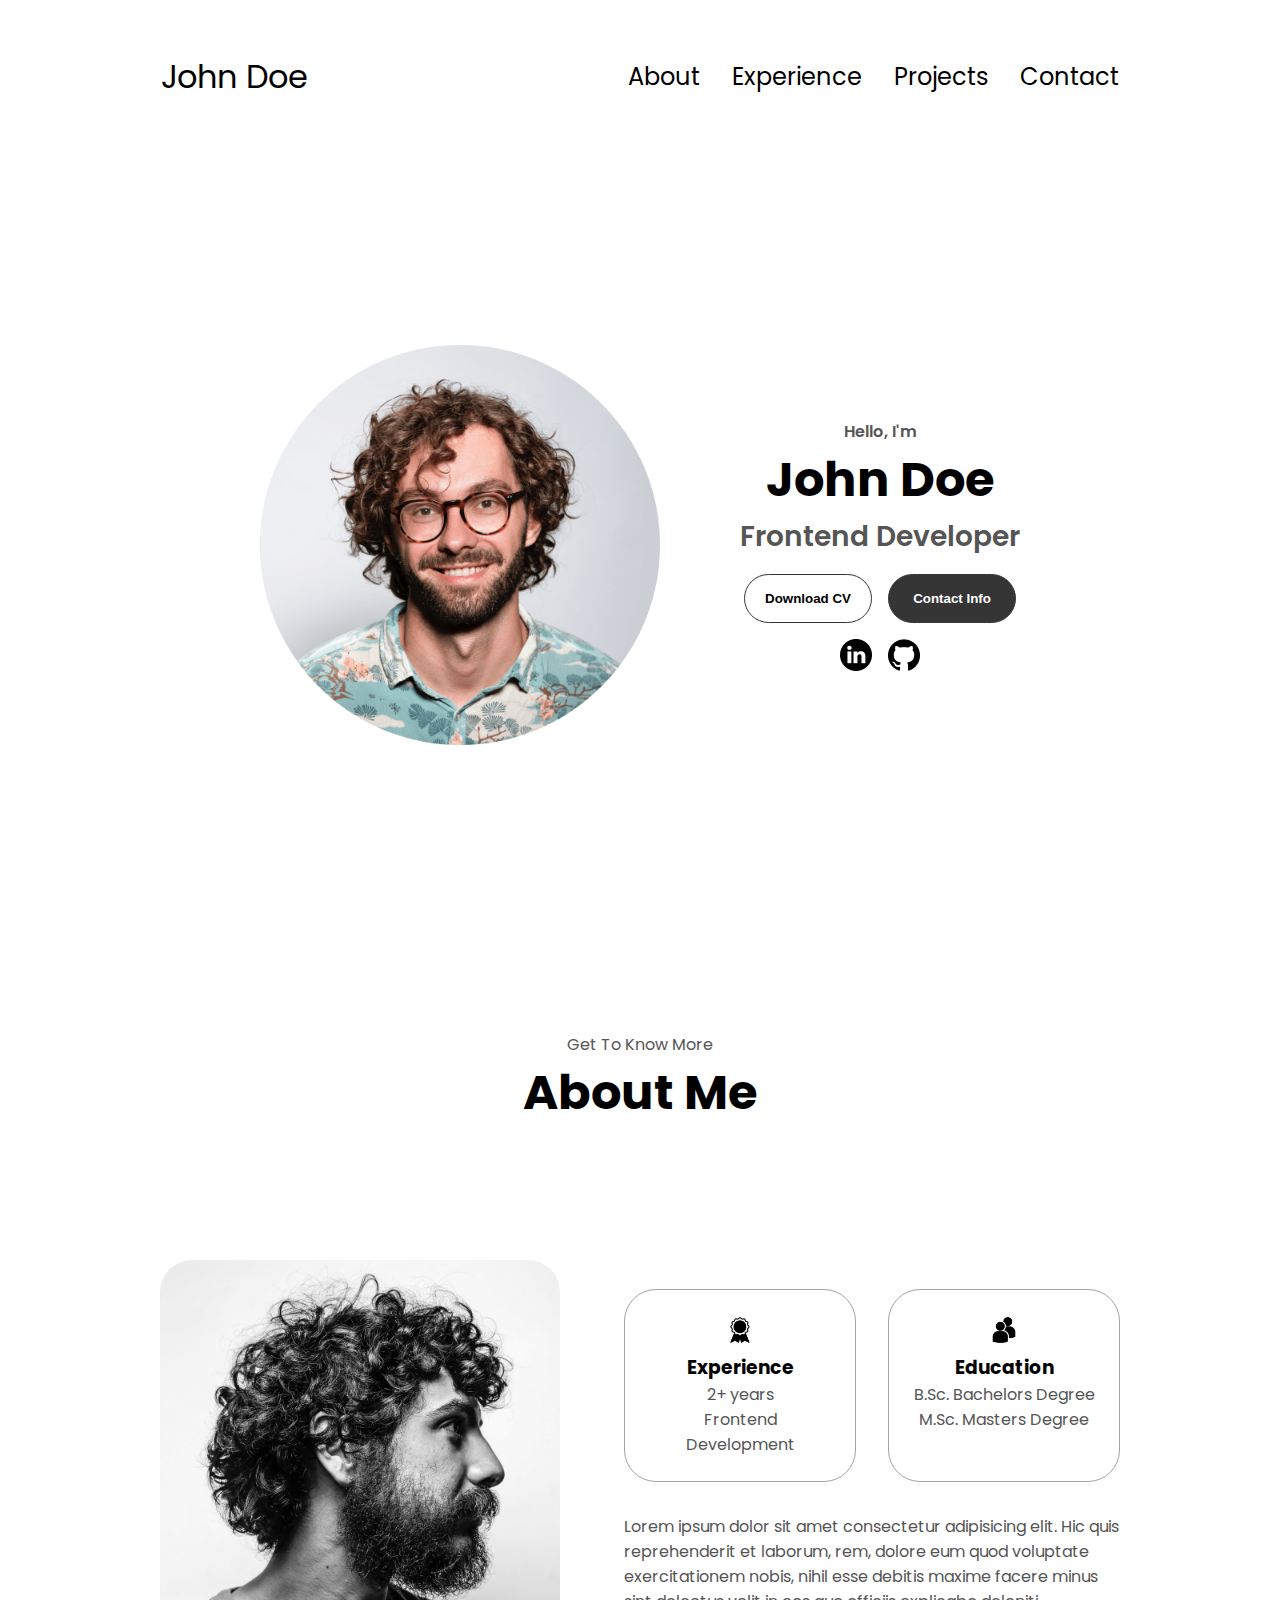
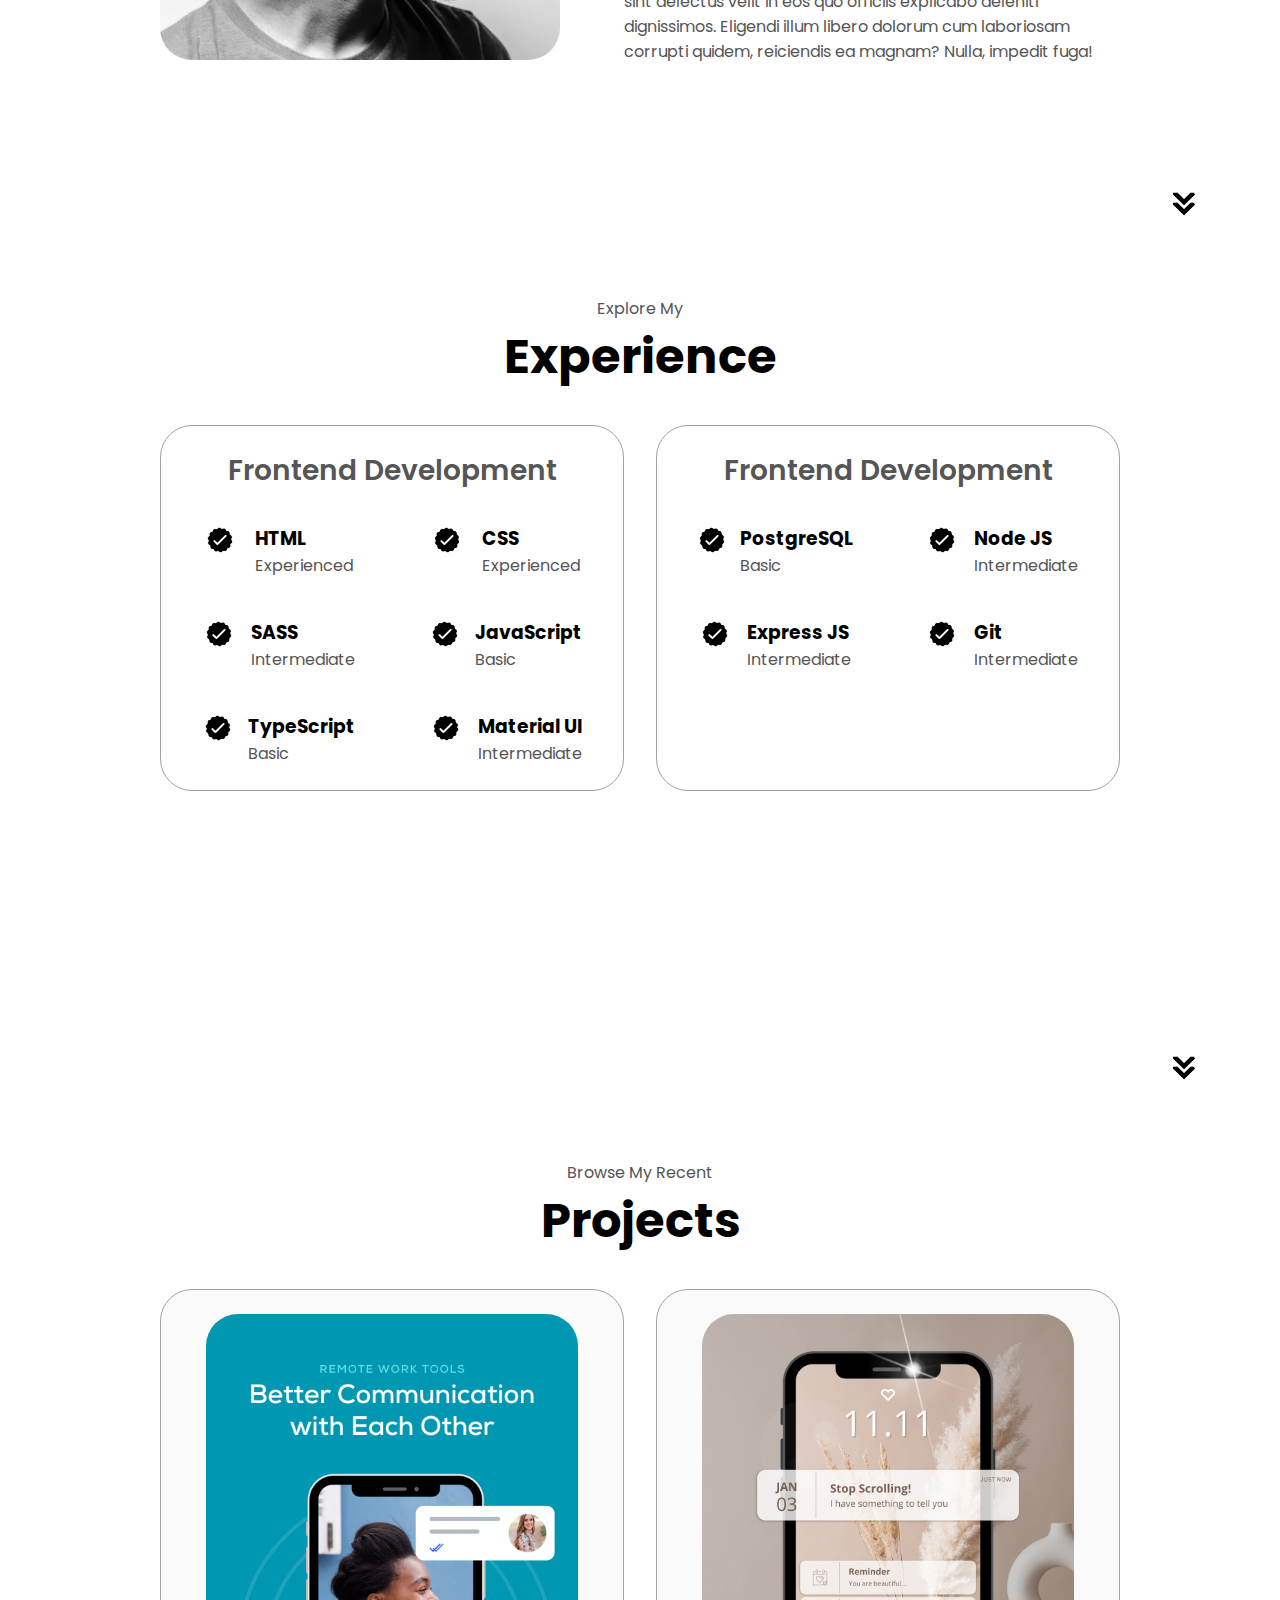
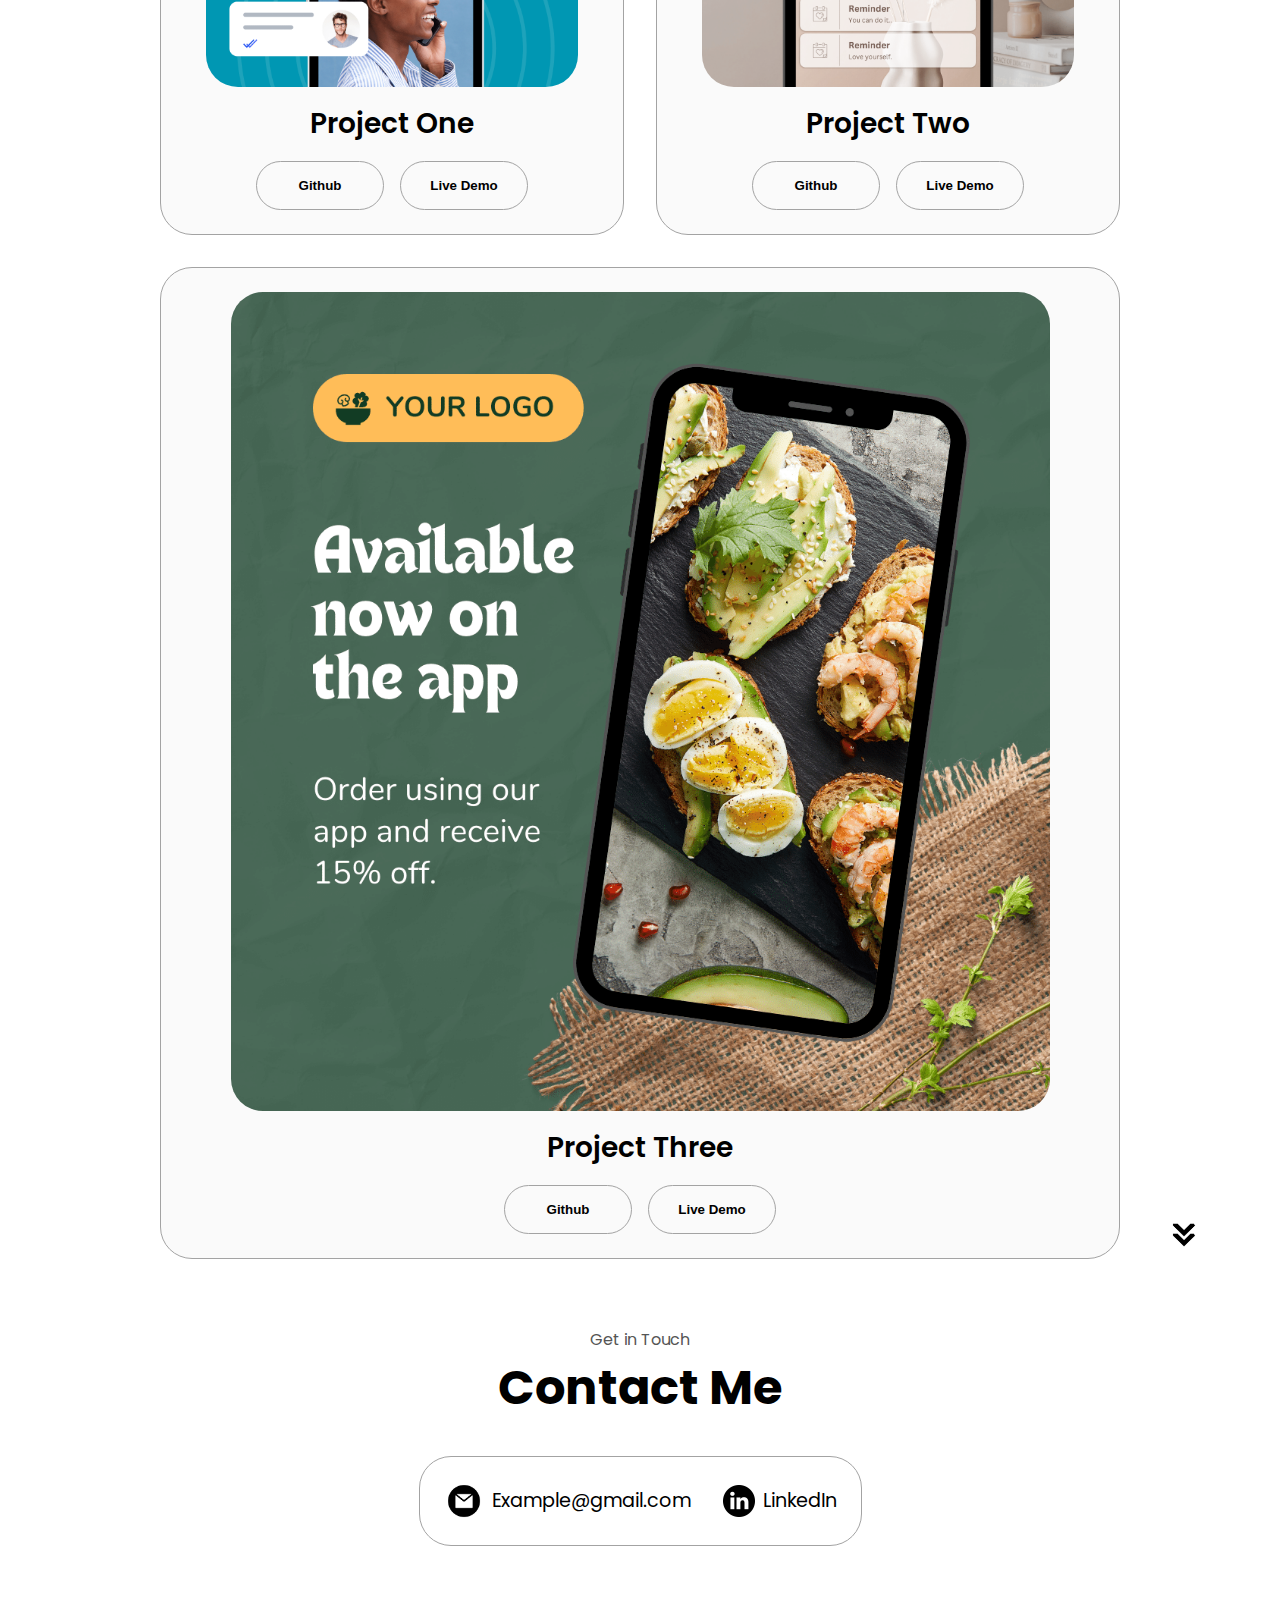
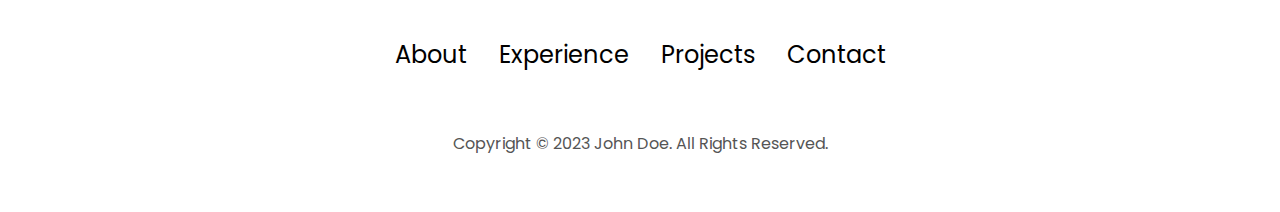
==== index.html @ dacbe571 "Add files via upload" ====
<!DOCTYPE html>
<html lang="en">
  <head>
    <meta charset="UTF-8" />
    <meta http-equiv="X-UA-Compatible" content="IE=edge" />
    <meta name="viewport" content="width=device-width, initial-scale=1.0" />
    <title>My Portfolio</title>
    <link rel="stylesheet" href="style.css" />
    <link rel="stylesheet" href="mediaqueries.css" />
  </head>
  <body>
    <nav id="desktop-nav">
      <div class="logo">John Doe</div>
      <div>
        <ul class="nav-links">
          <li><a href="#about">About</a></li>
          <li><a href="#experience">Experience</a></li>
          <li><a href="#projects">Projects</a></li>
          <li><a href="#contact">Contact</a></li>
        </ul>
      </div>
    </nav>
    <nav id="hamburger-nav">
      <div class="logo">John Doe</div>
      <div class="hamburger-menu">
        <div class="hamburger-icon" onclick="toggleMenu()">
          <span></span>
          <span></span>
          <span></span>
        </div>
        <div class="menu-links">
          <li><a href="#about" onclick="toggleMenu()">About</a></li>
          <li><a href="#experience" onclick="toggleMenu()">Experience</a></li>
          <li><a href="#projects" onclick="toggleMenu()">Projects</a></li>
          <li><a href="#contact" onclick="toggleMenu()">Contact</a></li>
        </div>
      </div>
    </nav>
    <section id="profile">
      <div class="section__pic-container">
        <img src="./assets/profile-pic.png" alt="John Doe profile picture" />
      </div>
      <div class="section__text">
        <p class="section__text__p1">Hello, I'm</p>
        <h1 class="title">John Doe</h1>
        <p class="section__text__p2">Frontend Developer</p>
        <div class="btn-container">
          <button
            class="btn btn-color-2"
            onclick="window.open('./assets/resume-example.pdf')"
          >
            Download CV
          </button>
          <button class="btn btn-color-1" onclick="location.href='./#contact'">
            Contact Info
          </button>
        </div>
        <div id="socials-container">
          <img
            src="./assets/linkedin.png"
            alt="My LinkedIn profile"
            class="icon"
            onclick="location.href='https://linkedin.com/'"
          />
          <img
            src="./assets/github.png"
            alt="My Github profile"
            class="icon"
            onclick="location.href='https://github.com/'"
          />
        </div>
      </div>
    </section>
    <section id="about">
      <p class="section__text__p1">Get To Know More</p>
      <h1 class="title">About Me</h1>
      <div class="section-container">
        <div class="section__pic-container">
          <img
            src="./assets/about-pic.png"
            alt="Profile picture"
            class="about-pic"
          />
        </div>
        <div class="about-details-container">
          <div class="about-containers">
            <div class="details-container">
              <img
                src="./assets/experience.png"
                alt="Experience icon"
                class="icon"
              />
              <h3>Experience</h3>
              <p>2+ years <br />Frontend Development</p>
            </div>
            <div class="details-container">
              <img
                src="./assets/education.png"
                alt="Education icon"
                class="icon"
              />
              <h3>Education</h3>
              <p>B.Sc. Bachelors Degree<br />M.Sc. Masters Degree</p>
            </div>
          </div>
          <div class="text-container">
            <p>
              Lorem ipsum dolor sit amet consectetur adipisicing elit. Hic quis
              reprehenderit et laborum, rem, dolore eum quod voluptate
              exercitationem nobis, nihil esse debitis maxime facere minus sint
              delectus velit in eos quo officiis explicabo deleniti dignissimos.
              Eligendi illum libero dolorum cum laboriosam corrupti quidem,
              reiciendis ea magnam? Nulla, impedit fuga!
            </p>
          </div>
        </div>
      </div>
      <img
        src="./assets/arrow.png"
        alt="Arrow icon"
        class="icon arrow"
        onclick="location.href='./#experience'"
      />
    </section>
    <section id="experience">
      <p class="section__text__p1">Explore My</p>
      <h1 class="title">Experience</h1>
      <div class="experience-details-container">
        <div class="about-containers">
          <div class="details-container">
            <h2 class="experience-sub-title">Frontend Development</h2>
            <div class="article-container">
              <article>
                <img
                  src="./assets/checkmark.png"
                  alt="Experience icon"
                  class="icon"
                />
                <div>
                  <h3>HTML</h3>
                  <p>Experienced</p>
                </div>
              </article>
              <article>
                <img
                  src="./assets/checkmark.png"
                  alt="Experience icon"
                  class="icon"
                />
                <div>
                  <h3>CSS</h3>
                  <p>Experienced</p>
                </div>
              </article>
              <article>
                <img
                  src="./assets/checkmark.png"
                  alt="Experience icon"
                  class="icon"
                />
                <div>
                  <h3>SASS</h3>
                  <p>Intermediate</p>
                </div>
              </article>
              <article>
                <img
                  src="./assets/checkmark.png"
                  alt="Experience icon"
                  class="icon"
                />
                <div>
                  <h3>JavaScript</h3>
                  <p>Basic</p>
                </div>
              </article>
              <article>
                <img
                  src="./assets/checkmark.png"
                  alt="Experience icon"
                  class="icon"
                />
                <div>
                  <h3>TypeScript</h3>
                  <p>Basic</p>
                </div>
              </article>
              <article>
                <img
                  src="./assets/checkmark.png"
                  alt="Experience icon"
                  class="icon"
                />
                <div>
                  <h3>Material UI</h3>
                  <p>Intermediate</p>
                </div>
              </article>
            </div>
          </div>
          <div class="details-container">
            <h2 class="experience-sub-title">Frontend Development</h2>
            <div class="article-container">
              <article>
                <img
                  src="./assets/checkmark.png"
                  alt="Experience icon"
                  class="icon"
                />
                <div>
                  <h3>PostgreSQL</h3>
                  <p>Basic</p>
                </div>
              </article>
              <article>
                <img
                  src="./assets/checkmark.png"
                  alt="Experience icon"
                  class="icon"
                />
                <div>
                  <h3>Node JS</h3>
                  <p>Intermediate</p>
                </div>
              </article>
              <article>
                <img
                  src="./assets/checkmark.png"
                  alt="Experience icon"
                  class="icon"
                />
                <div>
                  <h3>Express JS</h3>
                  <p>Intermediate</p>
                </div>
              </article>
              <article>
                <img
                  src="./assets/checkmark.png"
                  alt="Experience icon"
                  class="icon"
                />
                <div>
                  <h3>Git</h3>
                  <p>Intermediate</p>
                </div>
              </article>
            </div>
          </div>
        </div>
      </div>
      <img
        src="./assets/arrow.png"
        alt="Arrow icon"
        class="icon arrow"
        onclick="location.href='./#projects'"
      />
    </section>
    <section id="projects">
      <p class="section__text__p1">Browse My Recent</p>
      <h1 class="title">Projects</h1>
      <div class="experience-details-container">
        <div class="about-containers">
          <div class="details-container color-container">
            <div class="article-container">
              <img
                src="./assets/project-1.png"
                alt="Project 1"
                class="project-img"
              />
            </div>
            <h2 class="experience-sub-title project-title">Project One</h2>
            <div class="btn-container">
              <button
                class="btn btn-color-2 project-btn"
                onclick="location.href='https://github.com/'"
              >
                Github
              </button>
              <button
                class="btn btn-color-2 project-btn"
                onclick="location.href='https://github.com/'"
              >
                Live Demo
              </button>
            </div>
          </div>
          <div class="details-container color-container">
            <div class="article-container">
              <img
                src="./assets/project-2.png"
                alt="Project 2"
                class="project-img"
              />
            </div>
            <h2 class="experience-sub-title project-title">Project Two</h2>
            <div class="btn-container">
              <button
                class="btn btn-color-2 project-btn"
                onclick="location.href='https://github.com/'"
              >
                Github
              </button>
              <button
                class="btn btn-color-2 project-btn"
                onclick="location.href='https://github.com/'"
              >
                Live Demo
              </button>
            </div>
          </div>
          <div class="details-container color-container">
            <div class="article-container">
              <img
                src="./assets/project-3.png"
                alt="Project 3"
                class="project-img"
              />
            </div>
            <h2 class="experience-sub-title project-title">Project Three</h2>
            <div class="btn-container">
              <button
                class="btn btn-color-2 project-btn"
                onclick="location.href='https://github.com/'"
              >
                Github
              </button>
              <button
                class="btn btn-color-2 project-btn"
                onclick="location.href='https://github.com/'"
              >
                Live Demo
              </button>
            </div>
          </div>
        </div>
      </div>
      <img
        src="./assets/arrow.png"
        alt="Arrow icon"
        class="icon arrow"
        onclick="location.href='./#contact'"
      />
    </section>
    <section id="contact">
      <p class="section__text__p1">Get in Touch</p>
      <h1 class="title">Contact Me</h1>
      <div class="contact-info-upper-container">
        <div class="contact-info-container">
          <img
            src="./assets/email.png"
            alt="Email icon"
            class="icon contact-icon email-icon"
          />
          <p><a href="mailto:examplemail@gmail.com">Example@gmail.com</a></p>
        </div>
        <div class="contact-info-container">
          <img
            src="./assets/linkedin.png"
            alt="LinkedIn icon"
            class="icon contact-icon"
          />
          <p><a href="https://www.linkedin.com">LinkedIn</a></p>
        </div>
      </div>
    </section>
    <footer>
      <nav>
        <div class="nav-links-container">
          <ul class="nav-links">
            <li><a href="#about">About</a></li>
            <li><a href="#experience">Experience</a></li>
            <li><a href="#projects">Projects</a></li>
            <li><a href="#contact">Contact</a></li>
          </ul>
        </div>
      </nav>
      <p>Copyright &#169; 2023 John Doe. All Rights Reserved.</p>
    </footer>
    <script src="script.js"></script>
  </body>
</html>
---- style.css ----
/* GENERAL */

@import url("https://fonts.googleapis.com/css2?family=Poppins:wght@300;400;500;600&display=swap");

* {
  margin: 0;
  padding: 0;
}

body {
  font-family: "Poppins", sans-serif;
}

html {
  scroll-behavior: smooth;
}

p {
  color: rgb(85, 85, 85);
}

/* TRANSITION */

a,
.btn {
  transition: all 300ms ease;
}

/* DESKTOP NAV */

nav,
.nav-links {
  display: flex;
}

nav {
  justify-content: space-around;
  align-items: center;
  height: 17vh;
}

.nav-links {
  gap: 2rem;
  list-style: none;
  font-size: 1.5rem;
}

a {
  color: black;
  text-decoration: none;
  text-decoration-color: white;
}

a:hover {
  color: grey;
  text-decoration: underline;
  text-underline-offset: 1rem;
  text-decoration-color: rgb(181, 181, 181);
}

.logo {
  font-size: 2rem;
}

.logo:hover {
  cursor: default;
}

/* HAMBURGER MENU */

#hamburger-nav {
  display: none;
}

.hamburger-menu {
  position: relative;
  display: inline-block;
}

.hamburger-icon {
  display: flex;
  flex-direction: column;
  justify-content: space-between;
  height: 24px;
  width: 30px;
  cursor: pointer;
}

.hamburger-icon span {
  width: 100%;
  height: 2px;
  background-color: black;
  transition: all 0.3 ease-in-out;
}

.menu-links {
  position: absolute;
  top: 100%;
  right: 0;
  background-color: white;
  width: fit-content;
  max-height: 0;
  overflow: hidden;
  transition: all 0.3 ease-in-out;
}

.menu-links a {
  display: block;
  padding: 10px;
  text-align: center;
  font-size: 1.5rem;
  color: black;
  text-decoration: none;
  transition: all 0.3 ease-in-out;
}

.menu-links li {
  list-style: none;
}

.menu-links.open {
  max-height: 300px;
}

.hamburger-icon.open span:first-child {
  transform: rotate(45deg) translate(10px, 5px);
}

.hamburger-icon.open span:nth-child(2) {
  opacity: 0;
}

.hamburger-icon.open span:last-child {
  transform: rotate(-45deg) translate(10px, -5px);
}

.hamburger-icon span:first-child {
  transform: none;
}

.hamburger-icon span:first-child {
  opacity: 1;
}

.hamburger-icon span:first-child {
  transform: none;
}

/* SECTIONS */

section {
  padding-top: 4vh;
  height: 96vh;
  margin: 0 10rem;
  box-sizing: border-box;
  min-height: fit-content;
}

.section-container {
  display: flex;
}

/* PROFILE SECTION */

#profile {
  display: flex;
  justify-content: center;
  gap: 5rem;
  height: 80vh;
}

.section__pic-container {
  display: flex;
  height: 400px;
  width: 400px;
  margin: auto 0;
}

.section__text {
  align-self: center;
  text-align: center;
}

.section__text p {
  font-weight: 600;
}

.section__text__p1 {
  text-align: center;
}

.section__text__p2 {
  font-size: 1.75rem;
  margin-bottom: 1rem;
}

.title {
  font-size: 3rem;
  text-align: center;
}

#socials-container {
  display: flex;
  justify-content: center;
  margin-top: 1rem;
  gap: 1rem;
}

/* ICONS */

.icon {
  cursor: pointer;
  height: 2rem;
}

/* BUTTONS */

.btn-container {
  display: flex;
  justify-content: center;
  gap: 1rem;
}

.btn {
  font-weight: 600;
  transition: all 300ms ease;
  padding: 1rem;
  width: 8rem;
  border-radius: 2rem;
}

.btn-color-1,
.btn-color-2 {
  border: rgb(53, 53, 53) 0.1rem solid;
}

.btn-color-1:hover,
.btn-color-2:hover {
  cursor: pointer;
}

.btn-color-1,
.btn-color-2:hover {
  background: rgb(53, 53, 53);
  color: white;
}

.btn-color-1:hover {
  background: rgb(0, 0, 0);
}

.btn-color-2 {
  background: none;
}

.btn-color-2:hover {
  border: rgb(255, 255, 255) 0.1rem solid;
}

.btn-container {
  gap: 1rem;
}

/* ABOUT SECTION */

#about {
  position: relative;
}

.about-containers {
  gap: 2rem;
  margin-bottom: 2rem;
  margin-top: 2rem;
}

.about-details-container {
  justify-content: center;
  flex-direction: column;
}

.about-containers,
.about-details-container {
  display: flex;
}

.about-pic {
  border-radius: 2rem;
}

.arrow {
  position: absolute;
  right: -5rem;
  bottom: 2.5rem;
}

.details-container {
  padding: 1.5rem;
  flex: 1;
  background: white;
  border-radius: 2rem;
  border: rgb(53, 53, 53) 0.1rem solid;
  border-color: rgb(163, 163, 163);
  text-align: center;
}

.section-container {
  gap: 4rem;
  height: 80%;
}

.section__pic-container {
  height: 400px;
  width: 400px;
  margin: auto 0;
}

/* EXPERIENCE SECTION */

#experience {
  position: relative;
}

.experience-sub-title {
  color: rgb(85, 85, 85);
  font-weight: 600;
  font-size: 1.75rem;
  margin-bottom: 2rem;
}

.experience-details-container {
  display: flex;
  justify-content: center;
  flex-direction: column;
}

.article-container {
  display: flex;
  text-align: initial;
  flex-wrap: wrap;
  flex-direction: row;
  gap: 2.5rem;
  justify-content: space-around;
}

article {
  display: flex;
  width: 10rem;
  justify-content: space-around;
  gap: 0.5rem;
}

article .icon {
  cursor: default;
}

/* PROJECTS SECTION */

#projects {
  position: relative;
}

.color-container {
  border-color: rgb(163, 163, 163);
  background: rgb(250, 250, 250);
}

.project-img {
  border-radius: 2rem;
  width: 90%;
  height: 90%;
}

.project-title {
  margin: 1rem;
  color: black;
}

.project-btn {
  color: black;
  border-color: rgb(163, 163, 163);
}

/* CONTACT */

#contact {
  display: flex;
  justify-content: center;
  flex-direction: column;
  height: 70vh;
}

.contact-info-upper-container {
  display: flex;
  justify-content: center;
  border-radius: 2rem;
  border: rgb(53, 53, 53) 0.1rem solid;
  border-color: rgb(163, 163, 163);
  background: (250, 250, 250);
  margin: 2rem auto;
  padding: 0.5rem;
}

.contact-info-container {
  display: flex;
  align-items: center;
  justify-content: center;
  gap: 0.5rem;
  margin: 1rem;
}

.contact-info-container p {
  font-size: larger;
}

.contact-icon {
  cursor: default;
}

.email-icon {
  height: 2.5rem;
}

/* FOOTER SECTION */

footer {
  height: 26vh;
  margin: 0 1rem;
}

footer p {
  text-align: center;
}
---- mediaqueries.css ----
@media screen and (max-width: 1400px) {
  #profile {
    height: 83vh;
    margin-bottom: 6rem;
  }
  .about-containers {
    flex-wrap: wrap;
  }
  #contact,
  #projects {
    height: fit-content;
  }
}

@media screen and (max-width: 1200px) {
  #desktop-nav {
    display: none;
  }
  #hamburger-nav {
    display: flex;
  }
  #experience,
  .experience-details-container {
    margin-top: 2rem;
  }
  #profile,
  .section-container {
    display: block;
  }
  .arrow {
    display: none;
  }
  section,
  .section-container {
    height: fit-content;
  }
  section {
    margin: 0 5%;
  }
  .section__pic-container {
    width: 275px;
    height: 275px;
    margin: 0 auto 2rem;
  }
  .about-containers {
    margin-top: 0;
  }
}

@media screen and (max-width: 600px) {
  #contact,
  footer {
    height: 40vh;
  }
  #profile {
    height: 83vh;
    margin-bottom: 0;
  }
  article {
    font-size: 1rem;
  }
  footer nav {
    height: fit-content;
    margin-bottom: 2rem;
  }
  .about-containers,
  .contact-info-upper-container,
  .btn-container {
    flex-wrap: wrap;
  }
  .contact-info-container {
    margin: 0;
  }
  .contact-info-container p,
  .nav-links li a {
    font-size: 1rem;
  }
  .experience-sub-title {
    font-size: 1.25rem;
  }
  .logo {
    font-size: 1.5rem;
  }
  .nav-links {
    flex-direction: column;
    gap: 0.5rem;
    text-align: center;
  }
  .section__pic-container {
    width: auto;
    height: 46vw;
    justify-content: center;
  }
  .section__text__p2 {
    font-size: 1.25rem;
  }
  .title {
    font-size: 2rem;
  }
  .text-container {
    text-align: justify;
  }
}
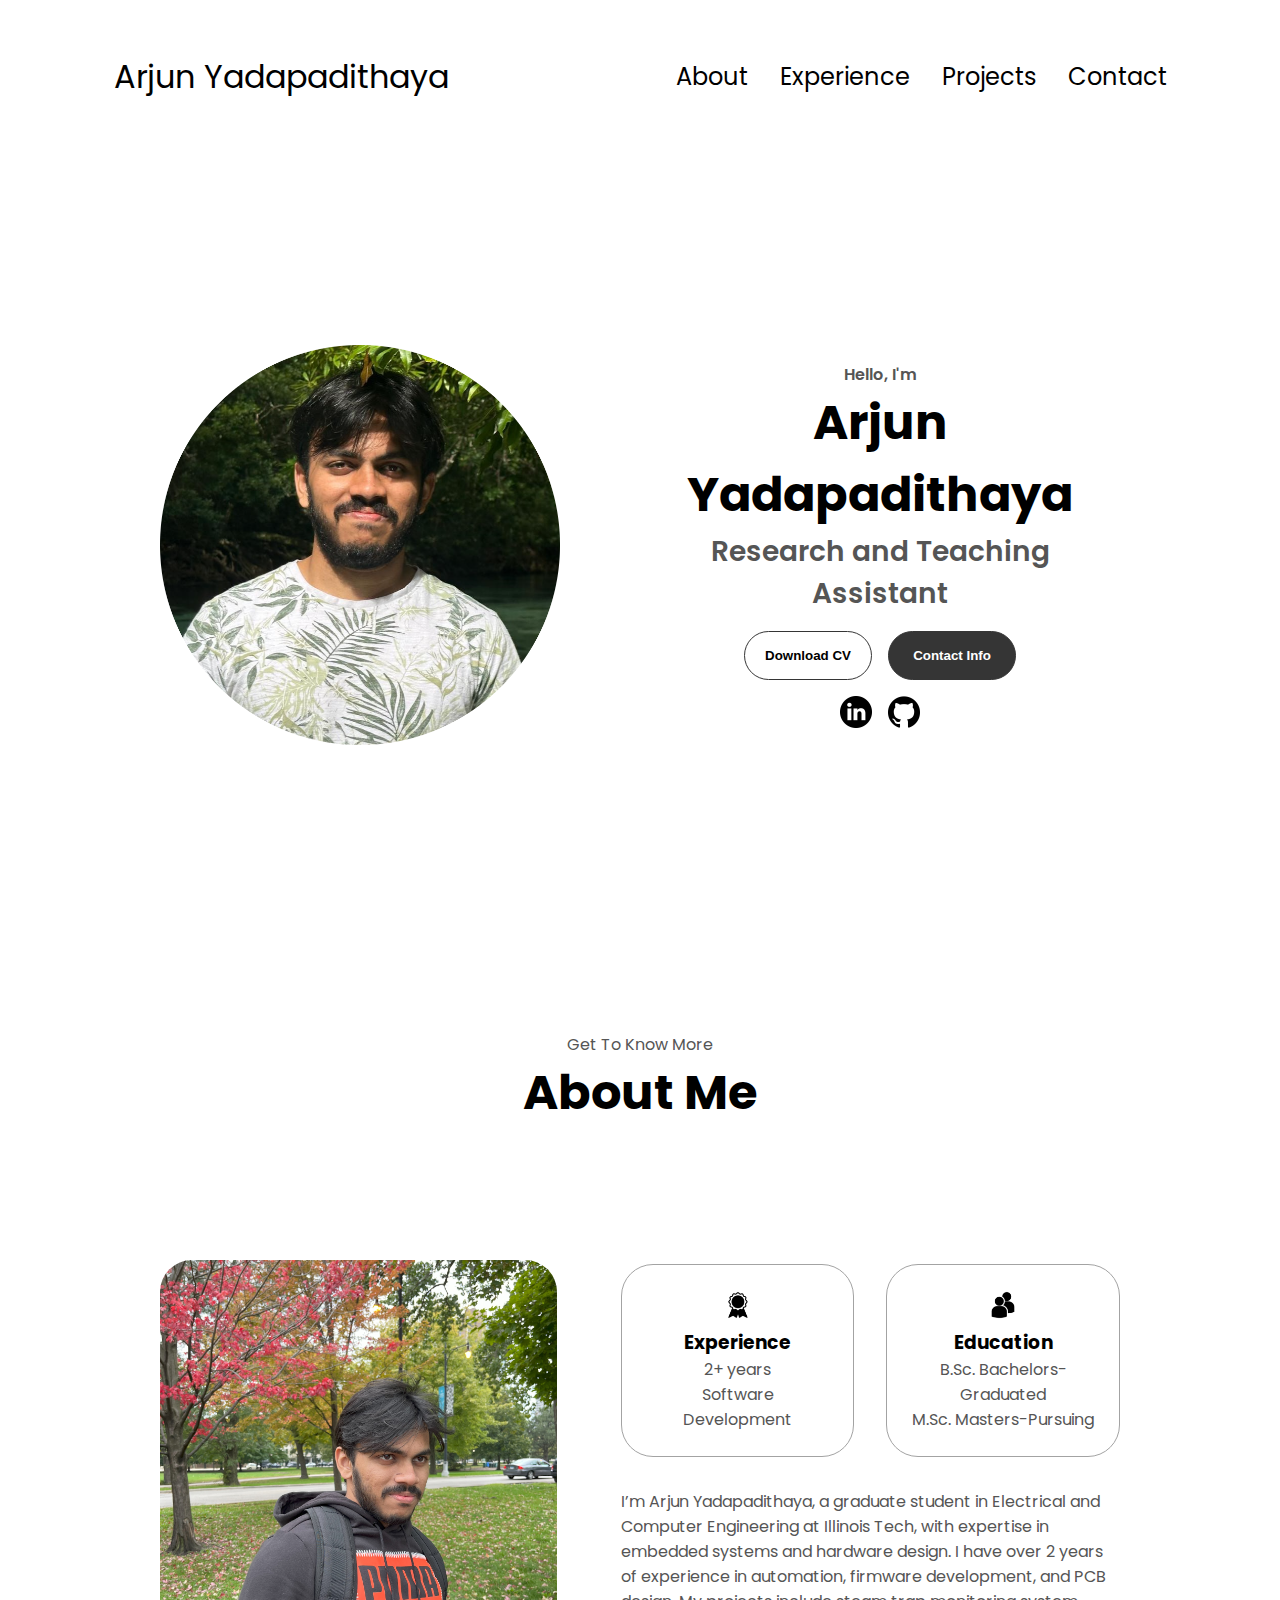
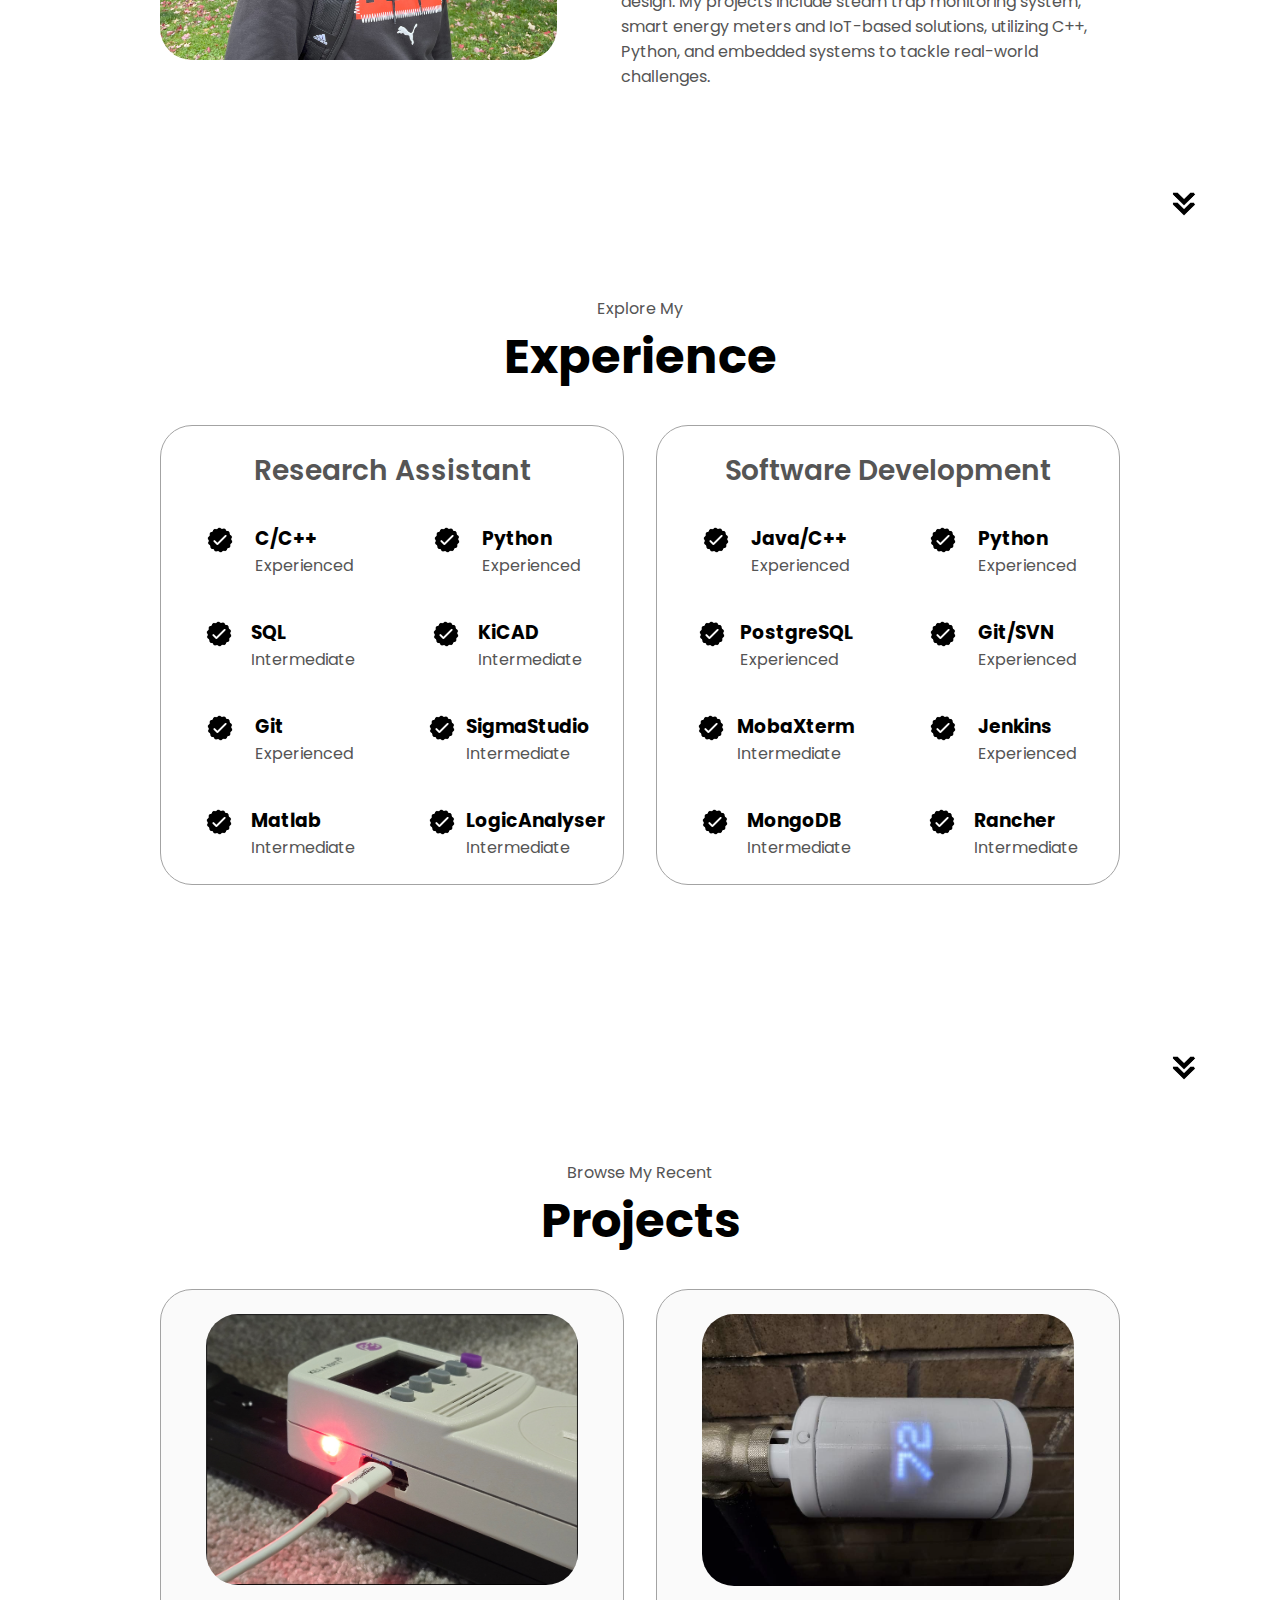
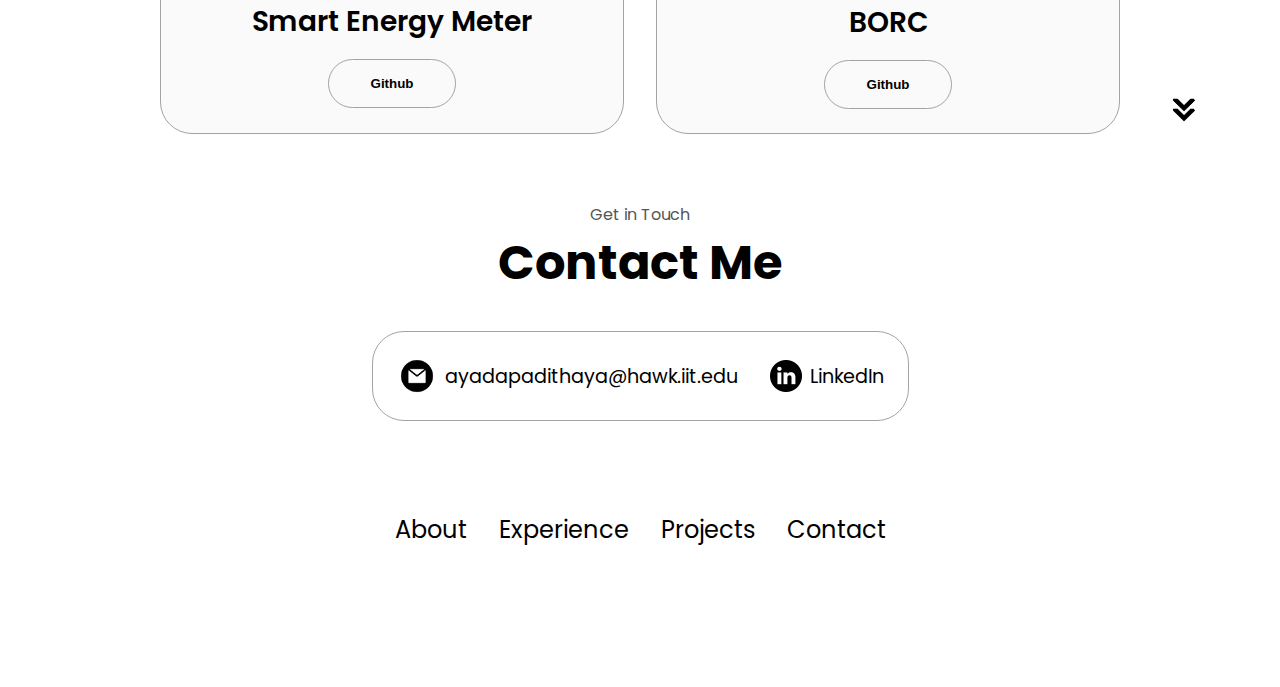
==== commit 189af6c7: "portfolio_changes" ====
--- a/index.html
+++ b/index.html
@@ -10,7 +10,7 @@
   </head>
   <body>
     <nav id="desktop-nav">
-      <div class="logo">John Doe</div>
+      <div class="logo">Arjun Yadapadithaya</div>
       <div>
         <ul class="nav-links">
           <li><a href="#about">About</a></li>
@@ -21,7 +21,7 @@
       </div>
     </nav>
     <nav id="hamburger-nav">
-      <div class="logo">John Doe</div>
+      <div class="logo">Arjun Yadapadithaya</div>
       <div class="hamburger-menu">
         <div class="hamburger-icon" onclick="toggleMenu()">
           <span></span>
@@ -38,20 +38,20 @@
     </nav>
     <section id="profile">
       <div class="section__pic-container">
-        <img src="./assets/profile-pic.png" alt="John Doe profile picture" />
+        <img src="./assets/arjun_profile.png" alt="Arjun_Yadapadithaya profile picture" />
       </div>
       <div class="section__text">
         <p class="section__text__p1">Hello, I'm</p>
-        <h1 class="title">John Doe</h1>
-        <p class="section__text__p2">Frontend Developer</p>
+        <h1 class="title">Arjun Yadapadithaya</h1>
+        <p class="section__text__p2">Research and Teaching Assistant</p>
         <div class="btn-container">
           <button
             class="btn btn-color-2"
-            onclick="window.open('./assets/resume-example.pdf')"
+            onclick="window.open('./assets/Arjun_Yadapadithaya.pdf')"
           >
             Download CV
           </button>
-          <button class="btn btn-color-1" onclick="location.href='./#contact'">
+          <button class="btn btn-color-1" onclick="location.href='#contact'">
             Contact Info
           </button>
         </div>
@@ -60,13 +60,13 @@
             src="./assets/linkedin.png"
             alt="My LinkedIn profile"
             class="icon"
-            onclick="location.href='https://linkedin.com/'"
+            onclick="location.href='https://linkedin.com/in/arjunyadapadithaya'"
           />
           <img
             src="./assets/github.png"
             alt="My Github profile"
             class="icon"
-            onclick="location.href='https://github.com/'"
+            onclick="location.href='https://github.com/arjunbky'"
           />
         </div>
       </div>
@@ -77,7 +77,7 @@
       <div class="section-container">
         <div class="section__pic-container">
           <img
-            src="./assets/about-pic.png"
+            src="./assets/arjun_about2.jpg"
             alt="Profile picture"
             class="about-pic"
           />
@@ -91,7 +91,7 @@
                 class="icon"
               />
               <h3>Experience</h3>
-              <p>2+ years <br />Frontend Development</p>
+              <p>2+ years <br />Software Development</p>
             </div>
             <div class="details-container">
               <img
@@ -100,18 +100,14 @@
                 class="icon"
               />
               <h3>Education</h3>
-              <p>B.Sc. Bachelors Degree<br />M.Sc. Masters Degree</p>
+              <p>B.Sc. Bachelors-Graduated<br />M.Sc. Masters-Pursuing</p>
             </div>
           </div>
           <div class="text-container">
             <p>
-              Lorem ipsum dolor sit amet consectetur adipisicing elit. Hic quis
-              reprehenderit et laborum, rem, dolore eum quod voluptate
-              exercitationem nobis, nihil esse debitis maxime facere minus sint
-              delectus velit in eos quo officiis explicabo deleniti dignissimos.
-              Eligendi illum libero dolorum cum laboriosam corrupti quidem,
-              reiciendis ea magnam? Nulla, impedit fuga!
-            </p>
+              I’m Arjun Yadapadithaya, a graduate student in Electrical and Computer Engineering at Illinois Tech, with expertise in embedded systems and hardware design.
+               I have over 2 years of experience in automation, firmware development,
+               and PCB design. My projects include steam trap monitoring system, smart energy meters and IoT-based solutions, utilizing C++, Python, and embedded systems to tackle real-world challenges.            </p>
           </div>
         </div>
       </div>
@@ -119,7 +115,7 @@
         src="./assets/arrow.png"
         alt="Arrow icon"
         class="icon arrow"
-        onclick="location.href='./#experience'"
+        onclick="location.href='#experience'"
       />
     </section>
     <section id="experience">
@@ -128,7 +124,7 @@
       <div class="experience-details-container">
         <div class="about-containers">
           <div class="details-container">
-            <h2 class="experience-sub-title">Frontend Development</h2>
+            <h2 class="experience-sub-title">Research Assistant</h2>
             <div class="article-container">
               <article>
                 <img
@@ -137,69 +133,92 @@
                   class="icon"
                 />
                 <div>
-                  <h3>HTML</h3>
-                  <p>Experienced</p>
-                </div>
-              </article>
-              <article>
-                <img
-                  src="./assets/checkmark.png"
-                  alt="Experience icon"
-                  class="icon"
-                />
-                <div>
-                  <h3>CSS</h3>
-                  <p>Experienced</p>
-                </div>
-              </article>
-              <article>
-                <img
-                  src="./assets/checkmark.png"
-                  alt="Experience icon"
-                  class="icon"
-                />
-                <div>
-                  <h3>SASS</h3>
-                  <p>Intermediate</p>
-                </div>
-              </article>
-              <article>
-                <img
-                  src="./assets/checkmark.png"
-                  alt="Experience icon"
-                  class="icon"
-                />
-                <div>
-                  <h3>JavaScript</h3>
-                  <p>Basic</p>
-                </div>
-              </article>
-              <article>
-                <img
-                  src="./assets/checkmark.png"
-                  alt="Experience icon"
-                  class="icon"
-                />
-                <div>
-                  <h3>TypeScript</h3>
-                  <p>Basic</p>
-                </div>
-              </article>
-              <article>
-                <img
-                  src="./assets/checkmark.png"
-                  alt="Experience icon"
-                  class="icon"
-                />
-                <div>
-                  <h3>Material UI</h3>
+                  <h3>C/C++</h3>
+                  <p>Experienced</p>
+                </div>
+              </article>
+              <article>
+                <img
+                  src="./assets/checkmark.png"
+                  alt="Experience icon"
+                  class="icon"
+                />
+                <div>
+                  <h3>Python</h3>
+                  <p>Experienced</p>
+                </div>
+              </article>
+              <article>
+                <img
+                  src="./assets/checkmark.png"
+                  alt="Experience icon"
+                  class="icon"
+                />
+                <div>
+                  <h3>SQL</h3>
+                  <p>Intermediate</p>
+                </div>
+              </article>
+              <article>
+                <img
+                  src="./assets/checkmark.png"
+                  alt="Experience icon"
+                  class="icon"
+                />
+                <div>
+                  <h3>KiCAD</h3>
+                  <p>Intermediate</p>
+                </div>
+              </article>
+              <article>
+                <img
+                  src="./assets/checkmark.png"
+                  alt="Experience icon"
+                  class="icon"
+                />
+                <div>
+                  <h3>Git</h3>
+                  <p>Experienced</p>
+                </div>
+              </article>
+              <article>
+                <img
+                  src="./assets/checkmark.png"
+                  alt="Experience icon"
+                  class="icon"
+                />
+                <div>
+                  <h3>SigmaStudio</h3>
+                  <p>Intermediate</p>
+                </div>
+                
+              </article>
+              <article>
+                <img
+                  src="./assets/checkmark.png"
+                  alt="Experience icon"
+                  class="icon"
+                />
+                <div>
+                  <h3>Matlab</h3>
+                  <p>Intermediate</p>
+                </div>
+              </article>
+              <article>
+                <img
+                  src="./assets/checkmark.png"
+                  alt="Experience icon"
+                  class="icon"
+                />
+                <div>
+                  <h3>LogicAnalyser</h3>
                   <p>Intermediate</p>
                 </div>
               </article>
             </div>
           </div>
           <div class="details-container">
-            <h2 class="experience-sub-title">Frontend Development</h2>
+            <h2 class="experience-sub-title">Software Development</h2>
             <div class="article-container">
               <article>
                 <img
@@ -208,40 +227,84 @@
                   class="icon"
                 />
                 <div>
+                  <h3>Java/C++</h3>
+                  <p>Experienced</p>
+                </div>
+              </article>
+              <article>
+                <img
+                  src="./assets/checkmark.png"
+                  alt="Experience icon"
+                  class="icon"
+                />
+                <div>
+                  <h3>Python</h3>
+                  <p>Experienced</p>
+                </div>
+              </article>
+              <article>
+                <img
+                  src="./assets/checkmark.png"
+                  alt="Experience icon"
+                  class="icon"
+                />
+                <div>
                   <h3>PostgreSQL</h3>
-                  <p>Basic</p>
-                </div>
-              </article>
-              <article>
-                <img
-                  src="./assets/checkmark.png"
-                  alt="Experience icon"
-                  class="icon"
-                />
-                <div>
-                  <h3>Node JS</h3>
-                  <p>Intermediate</p>
-                </div>
-              </article>
-              <article>
-                <img
-                  src="./assets/checkmark.png"
-                  alt="Experience icon"
-                  class="icon"
-                />
-                <div>
-                  <h3>Express JS</h3>
-                  <p>Intermediate</p>
-                </div>
-              </article>
-              <article>
-                <img
-                  src="./assets/checkmark.png"
-                  alt="Experience icon"
-                  class="icon"
-                />
-                <div>
-                  <h3>Git</h3>
+                  <p>Experienced</p>
+                </div>
+              </article>
+              <article>
+                <img
+                  src="./assets/checkmark.png"
+                  alt="Experience icon"
+                  class="icon"
+                />
+                <div>
+                  <h3>Git/SVN</h3>
+                  <p>Experienced</p>
+                </div>
+              </article>
+              <article>
+                <img
+                  src="./assets/checkmark.png"
+                  alt="Experience icon"
+                  class="icon"
+                />
+                <div>
+                  <h3>MobaXterm</h3>
+                  <p>Intermediate</p>
+                </div>
+              </article>
+              <article>
+                <img
+                  src="./assets/checkmark.png"
+                  alt="Experience icon"
+                  class="icon"
+                />
+                <div>
+                  <h3>Jenkins</h3>
+                  <p>Experienced</p>
+                </div>
+              </article>
+              <article>
+                <img
+                  src="./assets/checkmark.png"
+                  alt="Experience icon"
+                  class="icon"
+                />
+                <div>
+                  <h3>MongoDB</h3>
+                  <p>Intermediate</p>
+                </div>
+              </article>
+              <article>
+                <img
+                  src="./assets/checkmark.png"
+                  alt="Experience icon"
+                  class="icon"
+                />
+                <div>
+                  <h3>Rancher</h3>
                   <p>Intermediate</p>
                 </div>
               </article>
@@ -253,7 +316,7 @@
         src="./assets/arrow.png"
         alt="Arrow icon"
         class="icon arrow"
-        onclick="location.href='./#projects'"
+        onclick="location.href='#projects'"
       />
     </section>
     <section id="projects">
@@ -264,74 +327,42 @@
           <div class="details-container color-container">
             <div class="article-container">
               <img
-                src="./assets/project-1.png"
+                src="./assets/smart_meter.png"
                 alt="Project 1"
                 class="project-img"
               />
             </div>
-            <h2 class="experience-sub-title project-title">Project One</h2>
+            <h2 class="experience-sub-title project-title">Smart Energy Meter</h2>
             <div class="btn-container">
               <button
                 class="btn btn-color-2 project-btn"
-                onclick="location.href='https://github.com/'"
+                onclick="location.href='https://github.com/berg-lab/energy-meter/tree/main'"
               >
                 Github
               </button>
-              <button
-                class="btn btn-color-2 project-btn"
-                onclick="location.href='https://github.com/'"
-              >
-                Live Demo
-              </button>
+             
             </div>
           </div>
           <div class="details-container color-container">
             <div class="article-container">
               <img
-                src="./assets/project-2.png"
+                src="./assets/borc.png"
                 alt="Project 2"
                 class="project-img"
               />
             </div>
-            <h2 class="experience-sub-title project-title">Project Two</h2>
+            <h2 class="experience-sub-title project-title">BORC</h2>
             <div class="btn-container">
               <button
                 class="btn btn-color-2 project-btn"
-                onclick="location.href='https://github.com/'"
+                onclick="location.href='https://github.com/berg-lab/BORC'"
               >
                 Github
               </button>
-              <button
-                class="btn btn-color-2 project-btn"
-                onclick="location.href='https://github.com/'"
-              >
-                Live Demo
-              </button>
-            </div>
-          </div>
-          <div class="details-container color-container">
-            <div class="article-container">
-              <img
-                src="./assets/project-3.png"
-                alt="Project 3"
-                class="project-img"
-              />
-            </div>
-            <h2 class="experience-sub-title project-title">Project Three</h2>
-            <div class="btn-container">
-              <button
-                class="btn btn-color-2 project-btn"
-                onclick="location.href='https://github.com/'"
-              >
-                Github
-              </button>
-              <button
-                class="btn btn-color-2 project-btn"
-                onclick="location.href='https://github.com/'"
-              >
-                Live Demo
-              </button>
-            </div>
+              
+            </div>
+          </div>
+         
           </div>
         </div>
       </div>
@@ -339,7 +370,7 @@
         src="./assets/arrow.png"
         alt="Arrow icon"
         class="icon arrow"
-        onclick="location.href='./#contact'"
+        onclick="location.href='#contact'"
       />
     </section>
     <section id="contact">
@@ -352,7 +383,7 @@
             alt="Email icon"
             class="icon contact-icon email-icon"
           />
-          <p><a href="mailto:examplemail@gmail.com">Example@gmail.com</a></p>
+          <p><a href="mailto:ayadapadithaya@hawk.iit.edu">ayadapadithaya@hawk.iit.edu</a></p>
         </div>
         <div class="contact-info-container">
           <img
@@ -360,7 +391,7 @@
             alt="LinkedIn icon"
             class="icon contact-icon"
           />
-          <p><a href="https://www.linkedin.com">LinkedIn</a></p>
+          <p><a href="https://www.linkedin.com/in/arjunyadapadithaya/">LinkedIn</a></p>
         </div>
       </div>
     </section>
@@ -375,7 +406,7 @@
           </ul>
         </div>
       </nav>
-      <p>Copyright &#169; 2023 John Doe. All Rights Reserved.</p>
+      <!-- <p>Copyright &#169; 2023 John Doe. All Rights Reserved.</p> -->
     </footer>
     <script src="script.js"></script>
   </body>
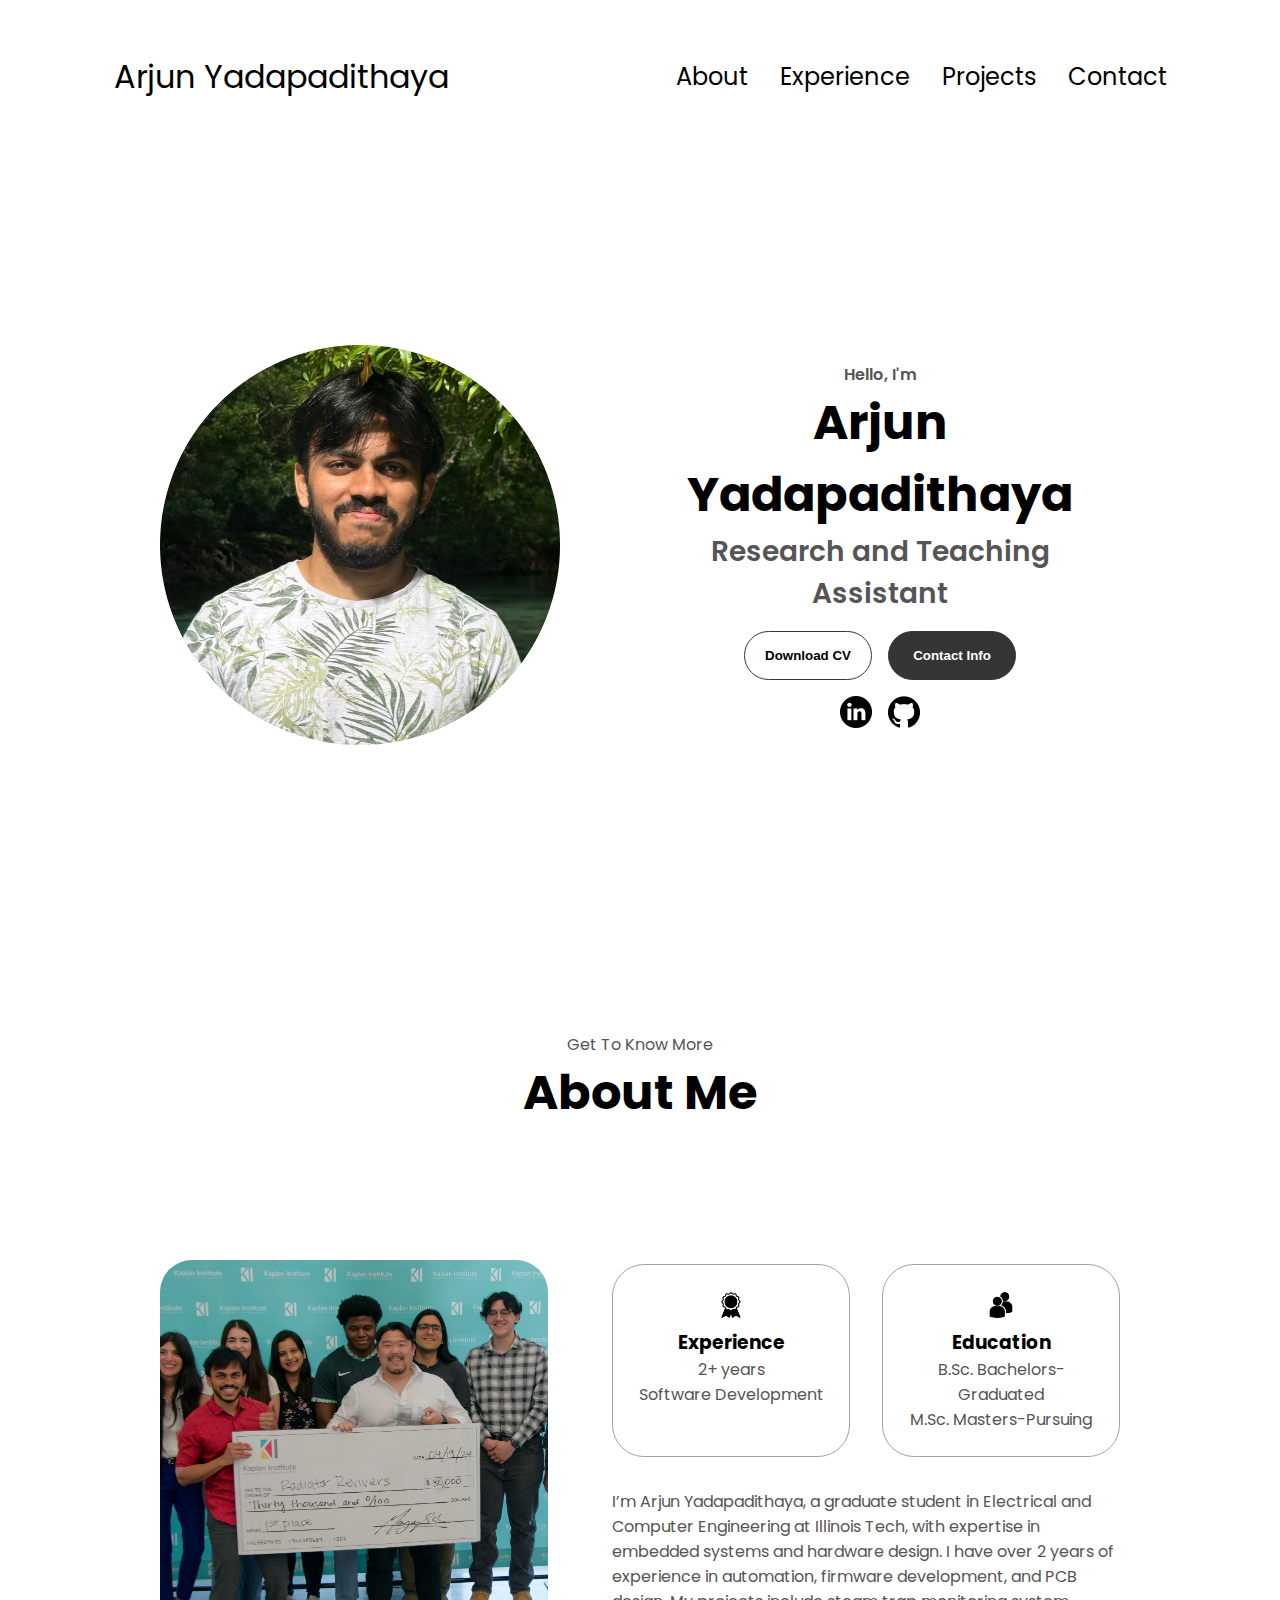
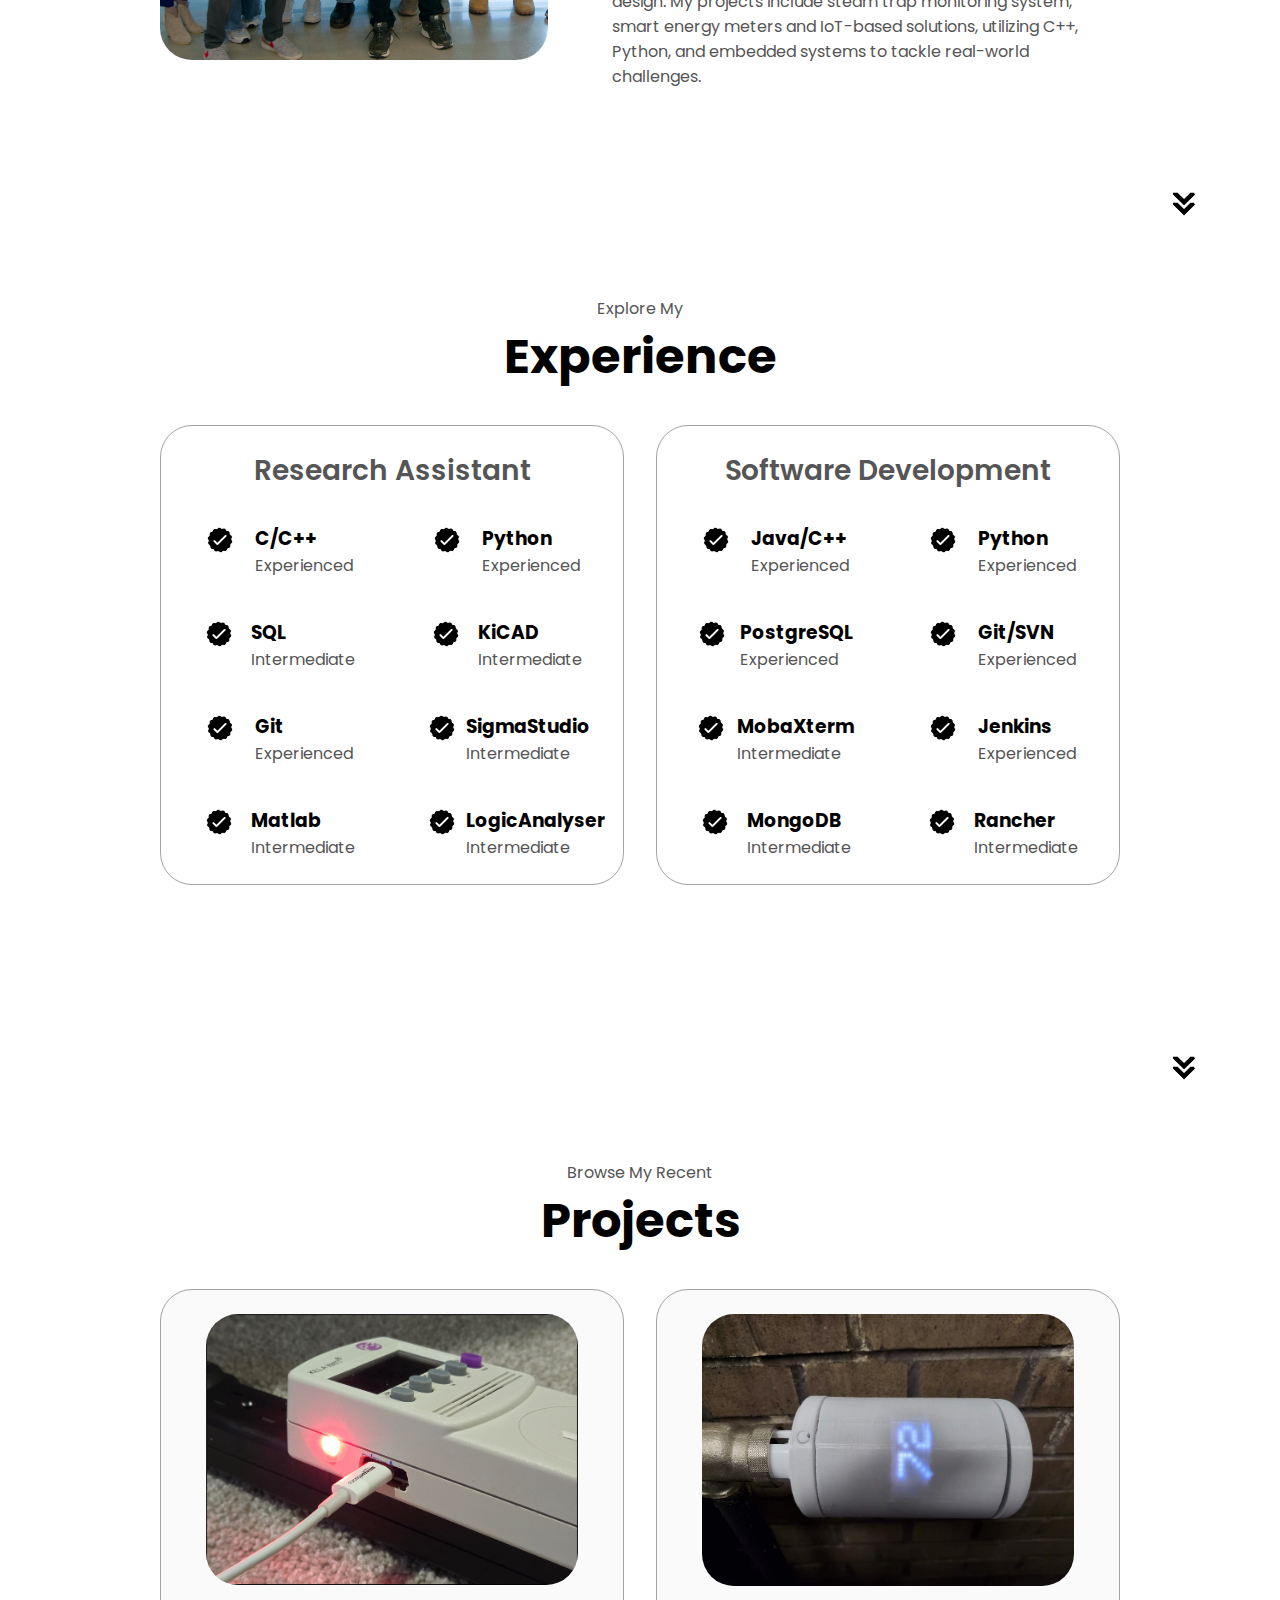
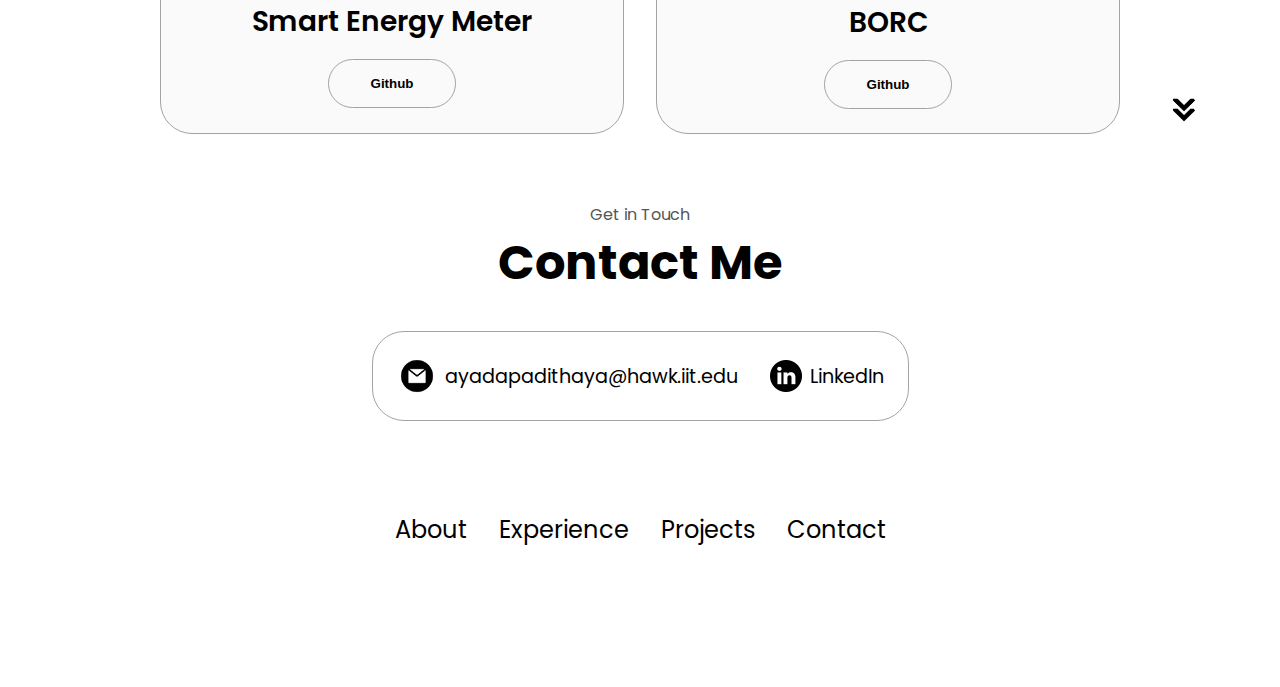
==== commit 180f6887: "about_image change" ====
--- a/index.html
+++ b/index.html
@@ -77,7 +77,7 @@
       <div class="section-container">
         <div class="section__pic-container">
           <img
-            src="./assets/arjun_about2.jpg"
+            src="./assets/about_arjun.jpg"
             alt="Profile picture"
             class="about-pic"
           />
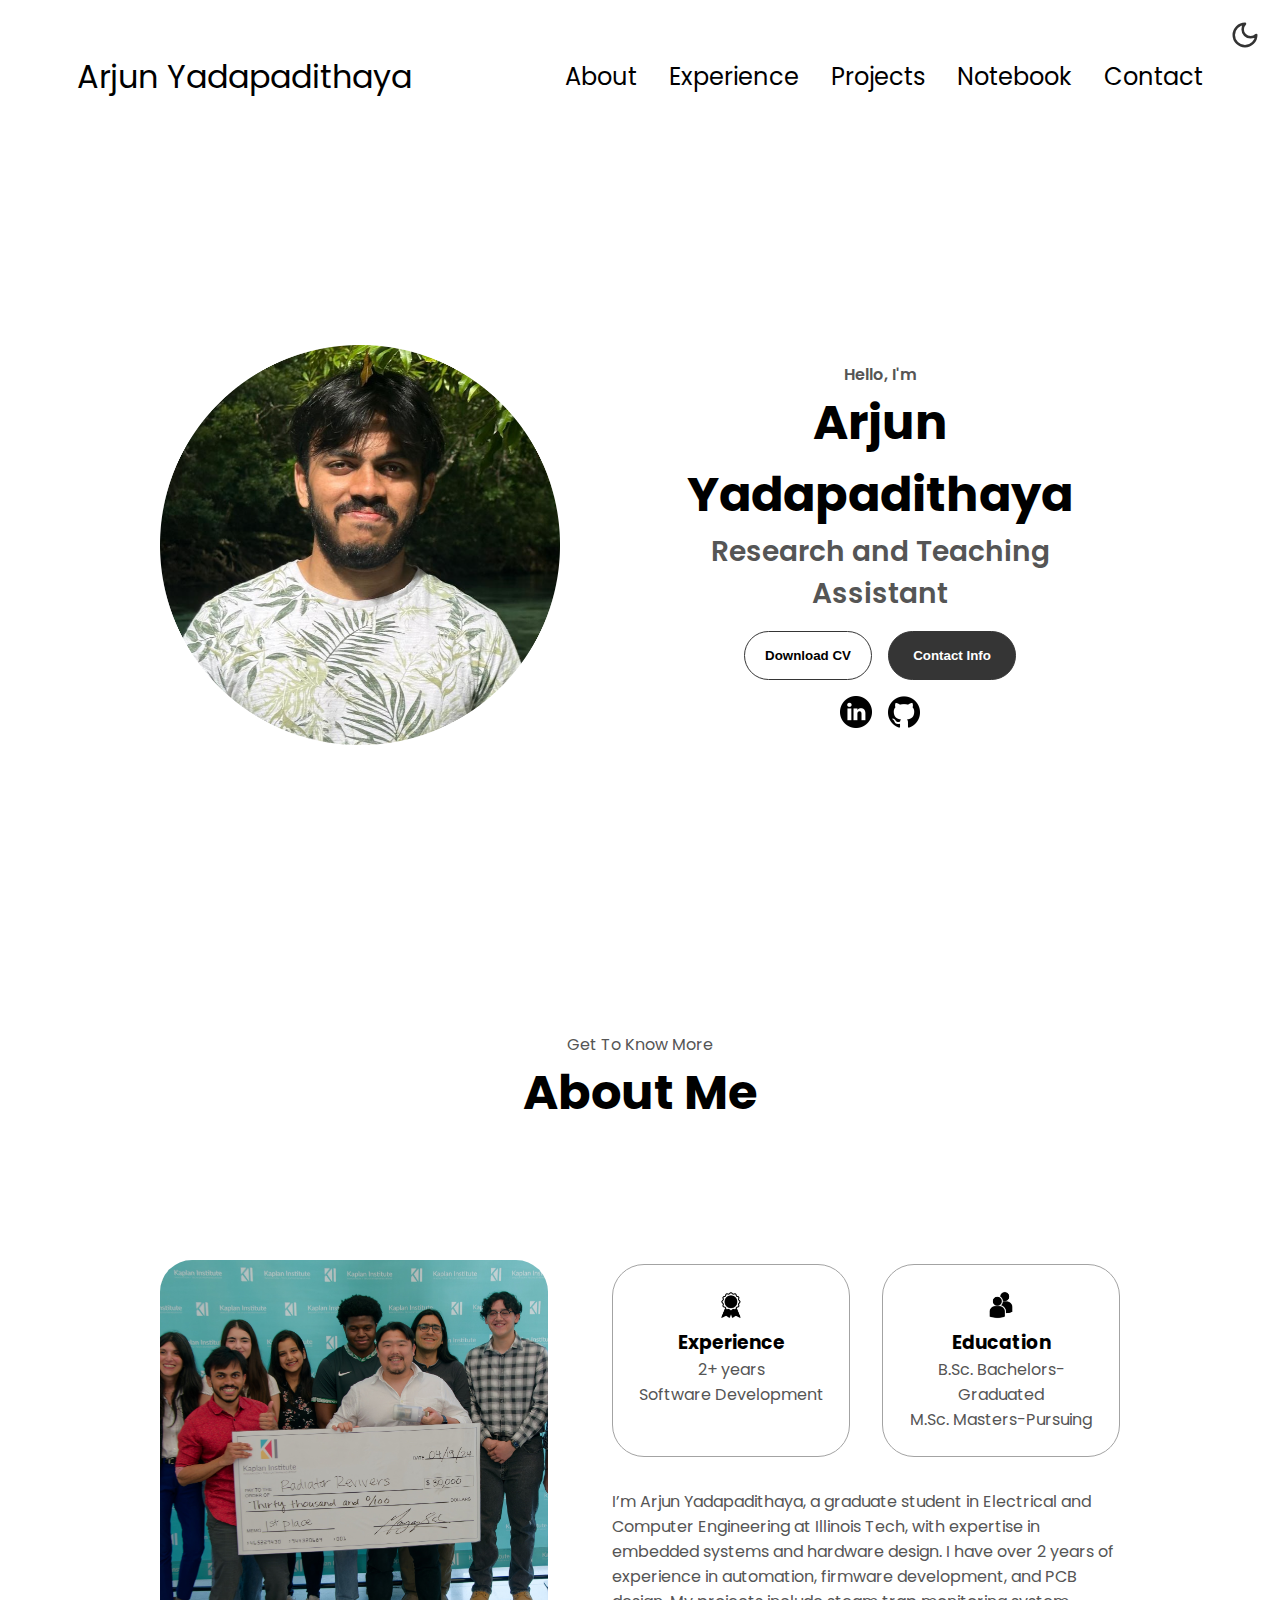
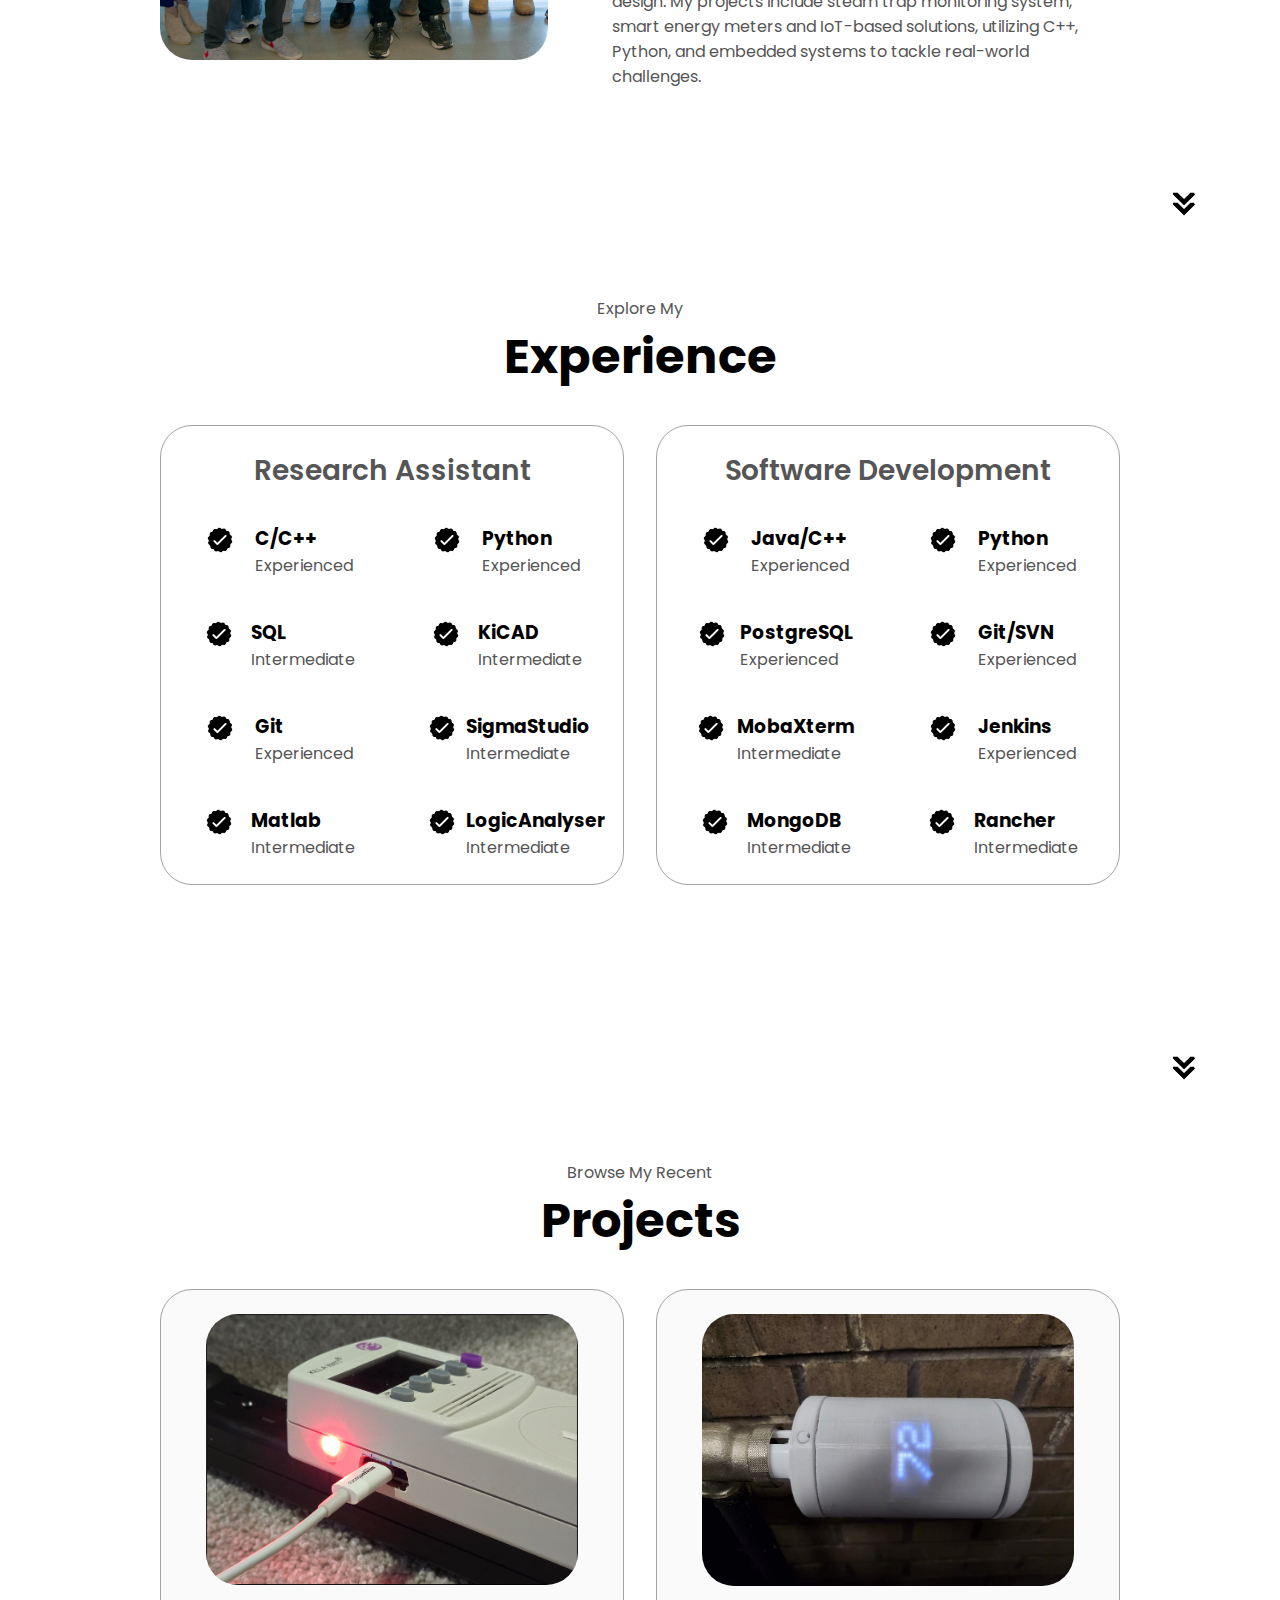
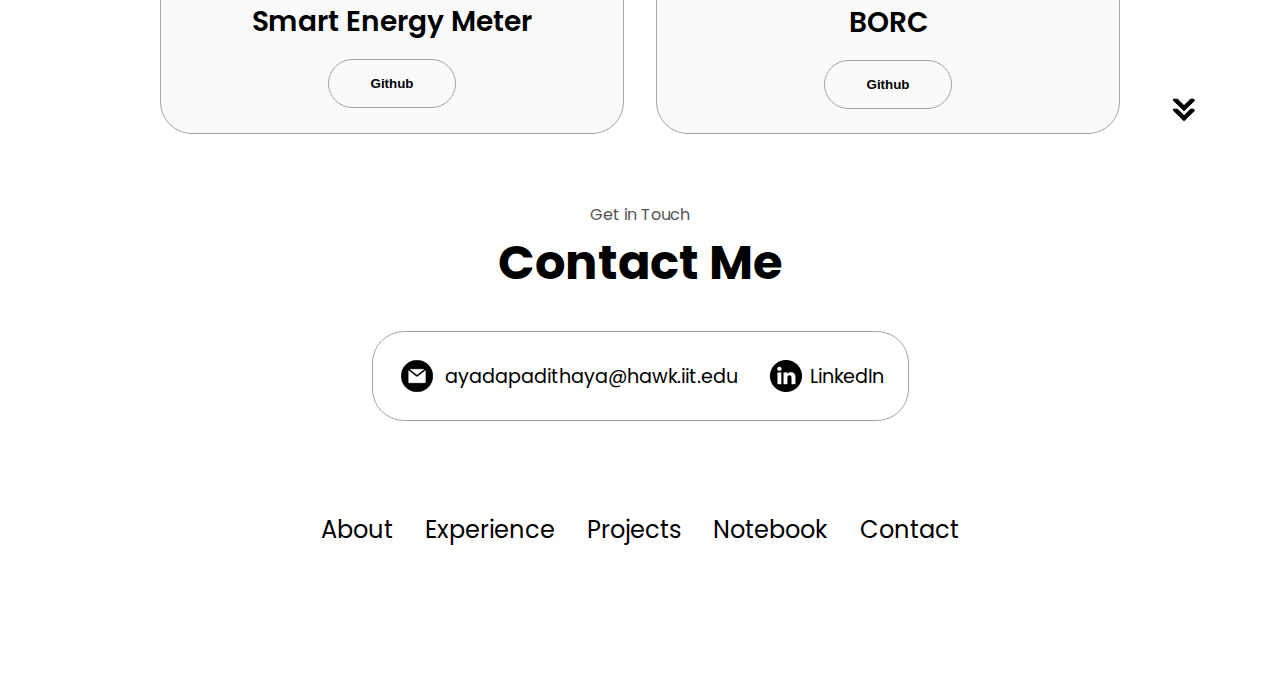
==== commit ed3251ee: "Add dark mode toggle, notebook page, and blog styles" ====
--- a/index.html
+++ b/index.html
@@ -4,19 +4,25 @@
     <meta charset="UTF-8" />
     <meta http-equiv="X-UA-Compatible" content="IE=edge" />
     <meta name="viewport" content="width=device-width, initial-scale=1.0" />
-    <title>My Portfolio</title>
+    <title>Arjun Yadapadithaya</title>
     <link rel="stylesheet" href="style.css" />
     <link rel="stylesheet" href="mediaqueries.css" />
   </head>
   <body>
     <nav id="desktop-nav">
-      <div class="logo">Arjun Yadapadithaya</div>
+      <div class="logo"><a href="index.html">Arjun Yadapadithaya</a></div>
       <div>
         <ul class="nav-links">
           <li><a href="#about">About</a></li>
           <li><a href="#experience">Experience</a></li>
           <li><a href="#projects">Projects</a></li>
+          <li><a href="notebook.html">Notebook</a></li>
           <li><a href="#contact">Contact</a></li>
+          
+          <button id="dark-mode-toggle" class="btn btn-color-2">
+            
+          </button>
+          
         </ul>
       </div>
     </nav>
@@ -402,7 +408,9 @@
             <li><a href="#about">About</a></li>
             <li><a href="#experience">Experience</a></li>
             <li><a href="#projects">Projects</a></li>
+            <li><a href="notebook.html">Notebook</a></li>
             <li><a href="#contact">Contact</a></li>
+            
           </ul>
         </div>
       </nav>
--- a/style.css
+++ b/style.css
@@ -430,3 +430,101 @@
 footer p {
   text-align: center;
 }
+
+
+/* Blog Page Styles - Add to existing CSS */
+#blog {
+  padding: 4rem 2rem;
+  background-color: #f4f4f4;
+}
+
+.blog-container {
+  max-width: 900px;
+  margin: 0 auto;
+  display: grid;
+  gap: 2rem;
+}
+
+.blog-post {
+  background-color: white;
+  border-radius: 10px;
+  padding: 2rem;
+  box-shadow: 0 4px 6px rgba(0, 0, 0, 0.1);
+  transition: transform 0.3s ease;
+}
+
+.blog-post:hover {
+  transform: translateY(-10px);
+}
+
+.post-meta {
+  display: flex;
+  justify-content: space-between;
+  margin-bottom: 1rem;
+  color: #666;
+}
+
+.tag {
+  background-color: #e0e0e0;
+  padding: 0.3rem 0.6rem;
+  border-radius: 15px;
+  font-size: 0.8rem;
+}
+
+.read-more {
+  display: inline-block;
+  margin-top: 1rem;
+  color: #007bff;
+  text-decoration: none;
+  font-weight: bold;
+}
+
+.read-more:hover {
+  text-decoration: underline;
+}
+
+
+
+
+/* Dark Mode Styles */
+body.dark-mode {
+  background-color: #121212;
+  color: #ffffff;
+}
+
+body.dark-mode nav {
+  background-color: #1e1e1e;
+}
+
+body.dark-mode .nav-links a {
+  color: #ffffff;
+}
+
+body.dark-mode .details-container {
+  background-color: #2c2c2c;
+  border-color: #444;
+}
+
+body.dark-mode p {
+  color: #cccccc;
+}
+
+body.dark-mode .blog-post {
+  background-color: #1e1e1e;
+}
+
+
+
+
+
+#visitor-counter {
+  position: fixed;
+  bottom: 20px;
+  right: 20px;
+  background-color: rgba(0, 0, 0, 0.7);
+  color: white;
+  padding: 10px;
+  border-radius: 5px;
+  font-family: Arial, sans-serif;
+  font-size: 14px;
+}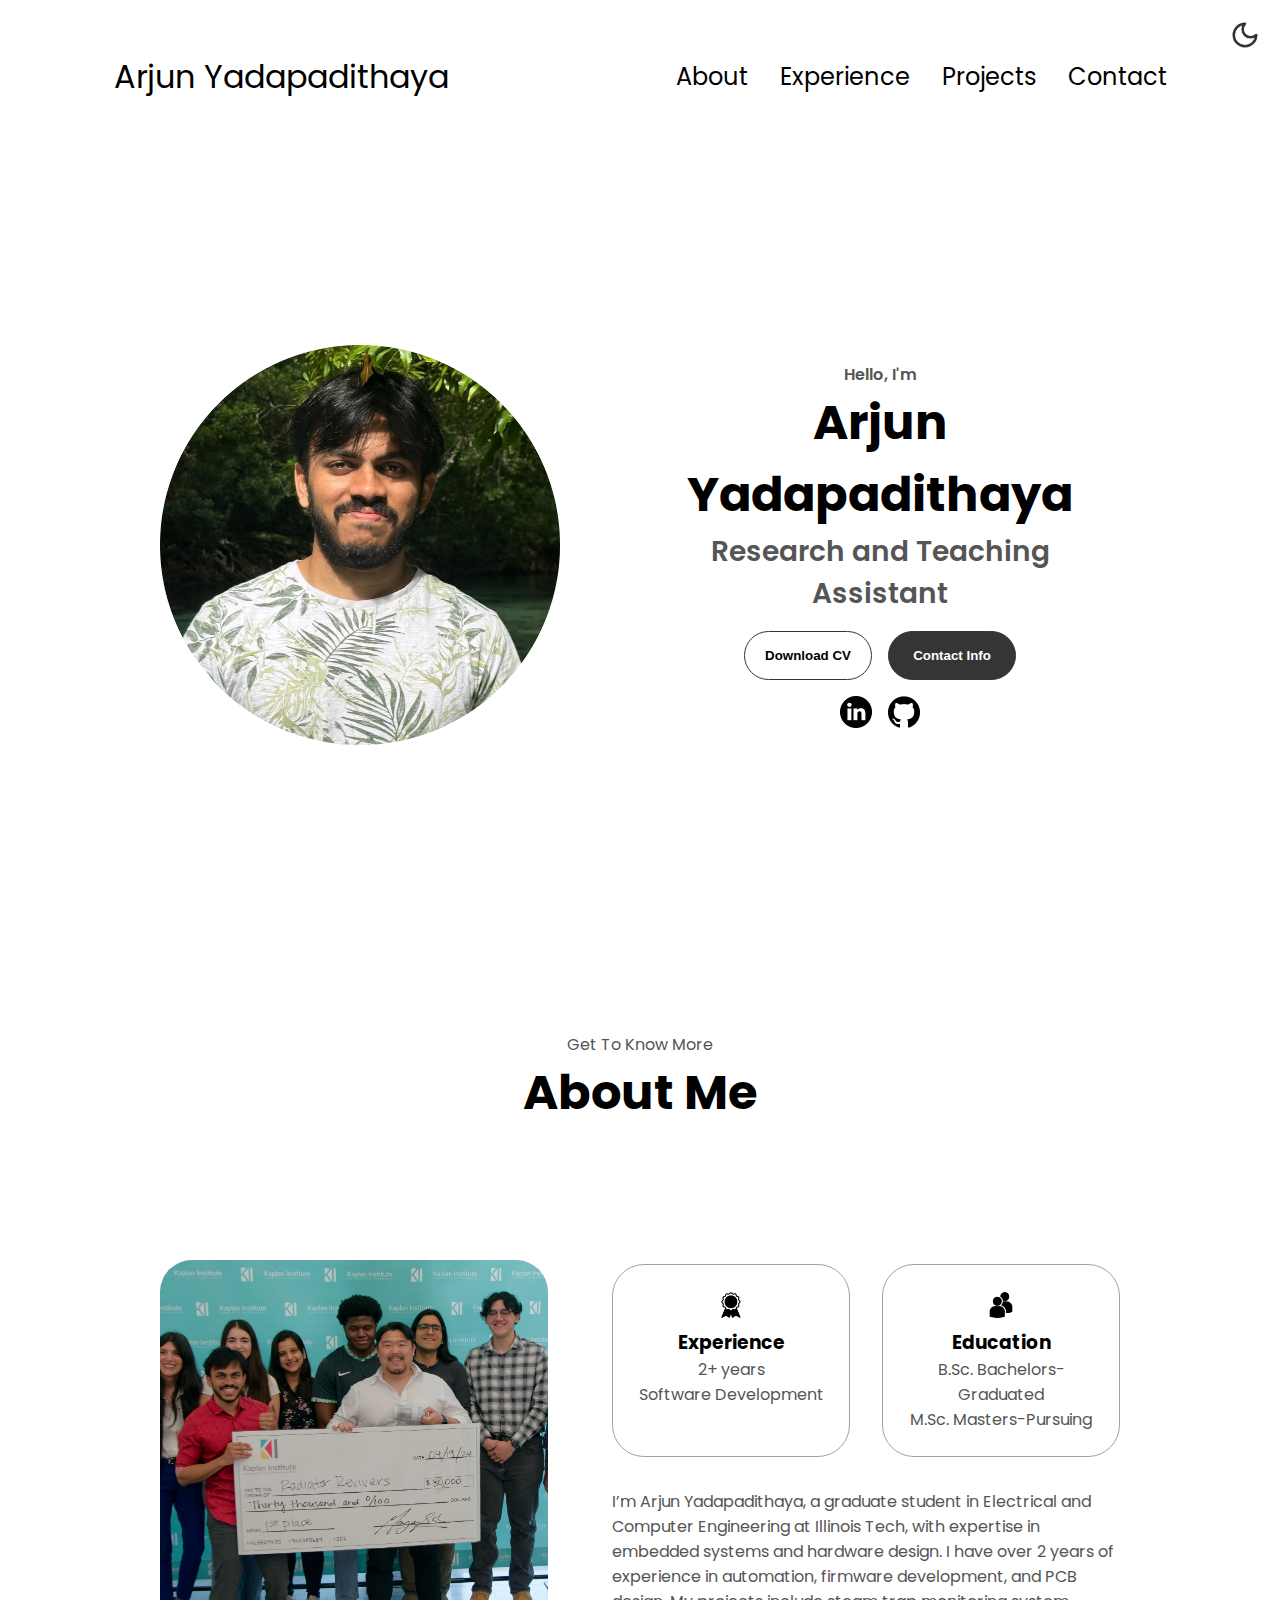
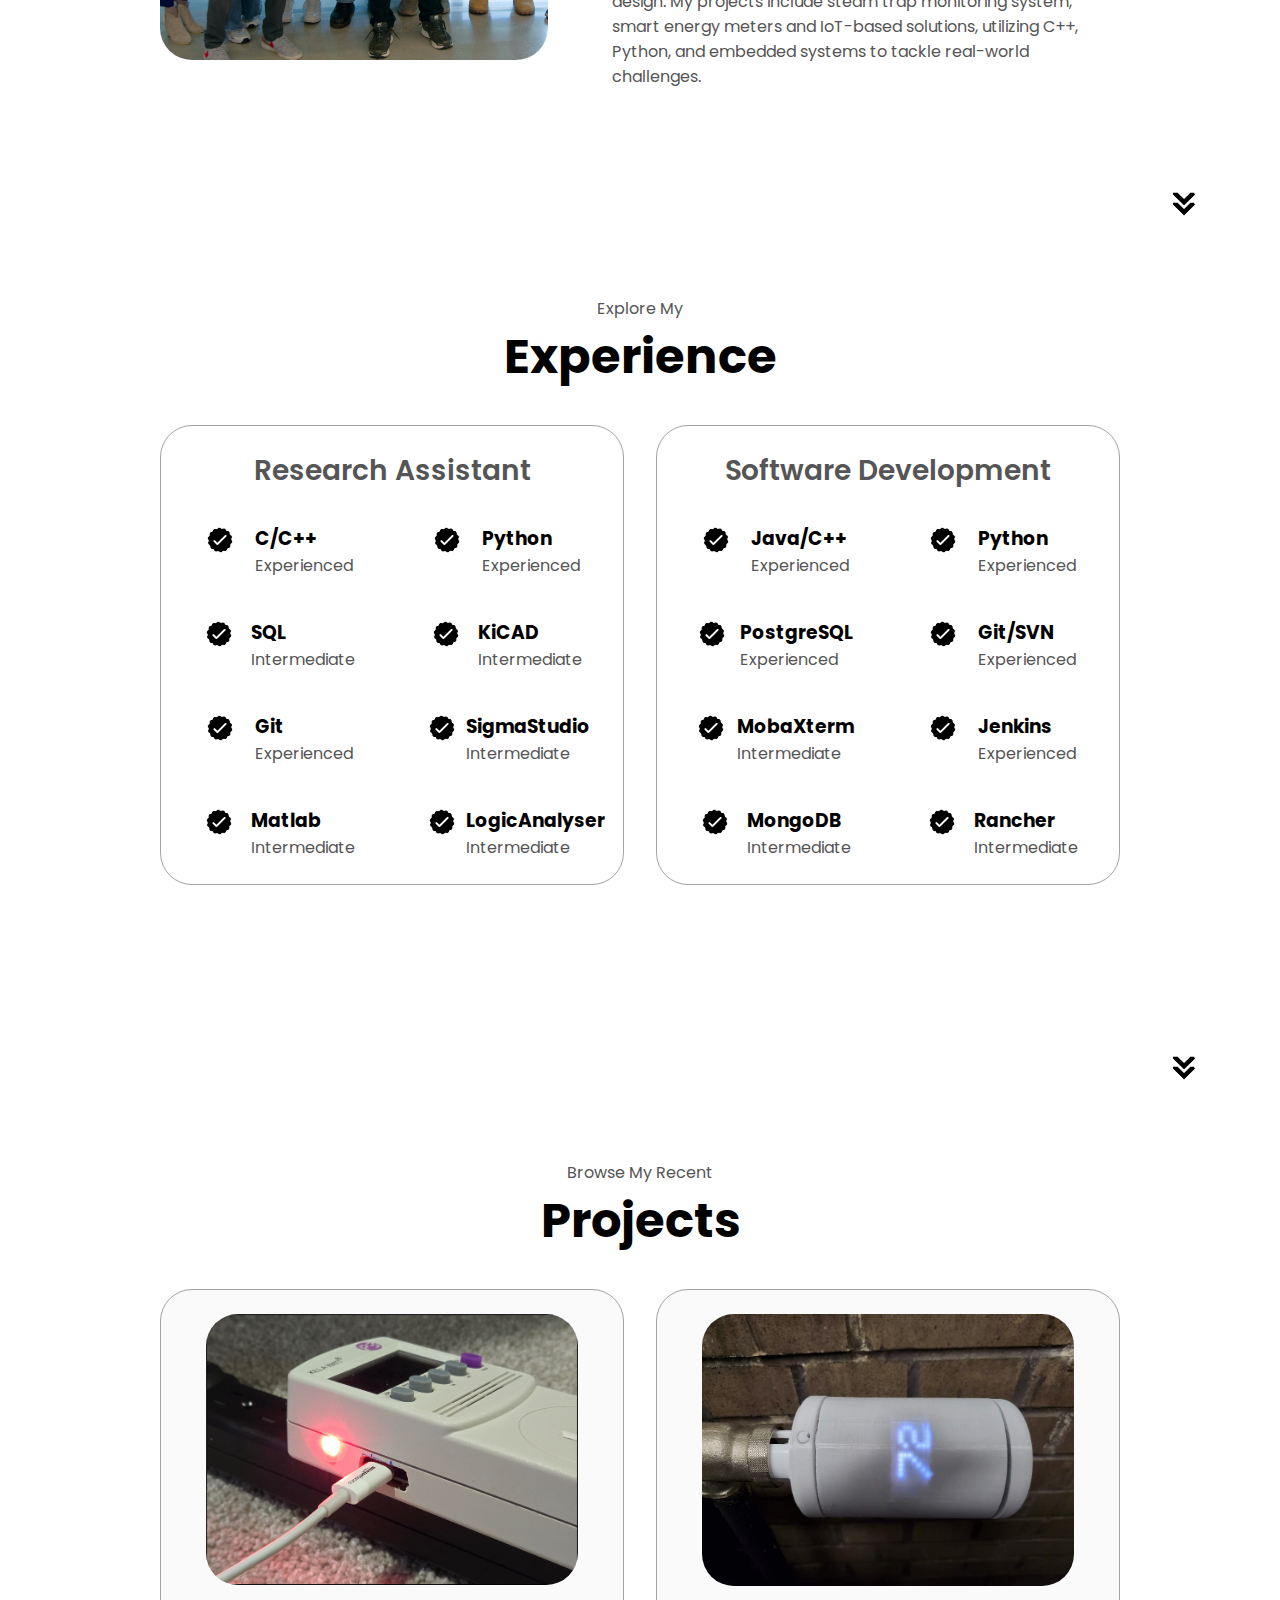
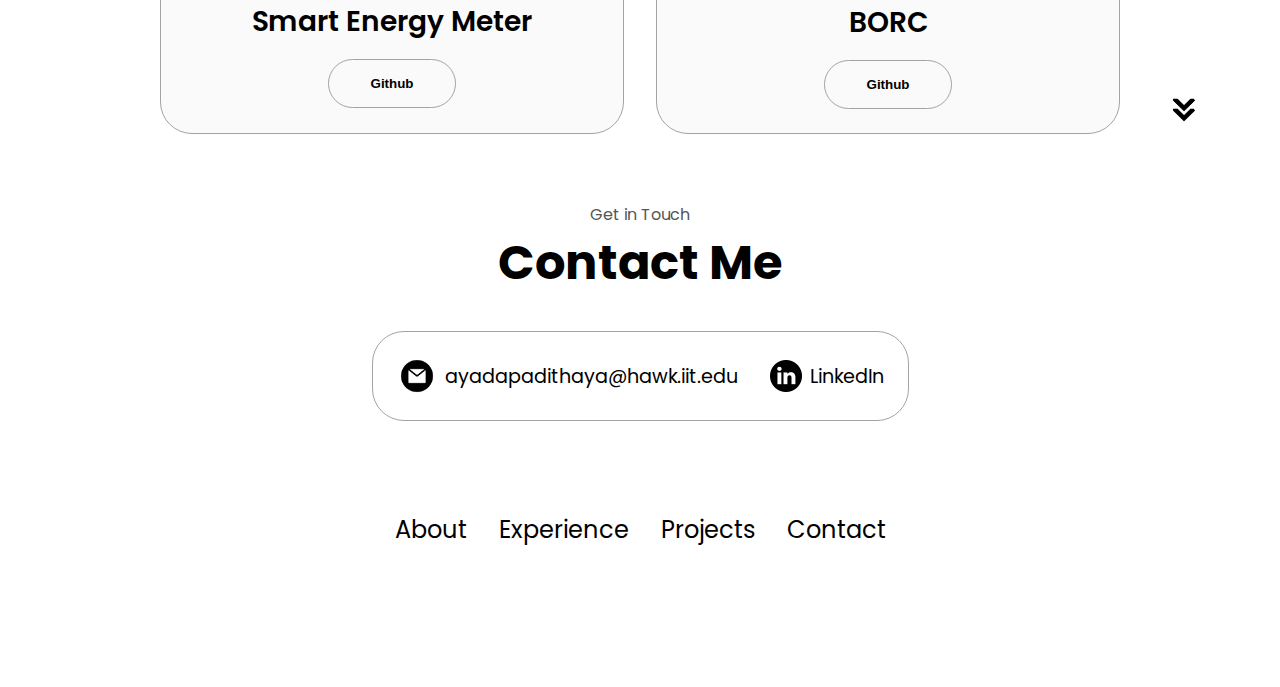
==== commit 0fed82e5: "Remove notebook link from navigation in index.html" ====
--- a/index.html
+++ b/index.html
@@ -16,7 +16,7 @@
           <li><a href="#about">About</a></li>
           <li><a href="#experience">Experience</a></li>
           <li><a href="#projects">Projects</a></li>
-          <li><a href="notebook.html">Notebook</a></li>
+          <!-- <li><a href="notebook.html">Notebook</a></li> -->
           <li><a href="#contact">Contact</a></li>
           
           <button id="dark-mode-toggle" class="btn btn-color-2">
@@ -408,7 +408,7 @@
             <li><a href="#about">About</a></li>
             <li><a href="#experience">Experience</a></li>
             <li><a href="#projects">Projects</a></li>
-            <li><a href="notebook.html">Notebook</a></li>
+            <!-- <li><a href="notebook.html">Notebook</a></li> -->
             <li><a href="#contact">Contact</a></li>
             
           </ul>
